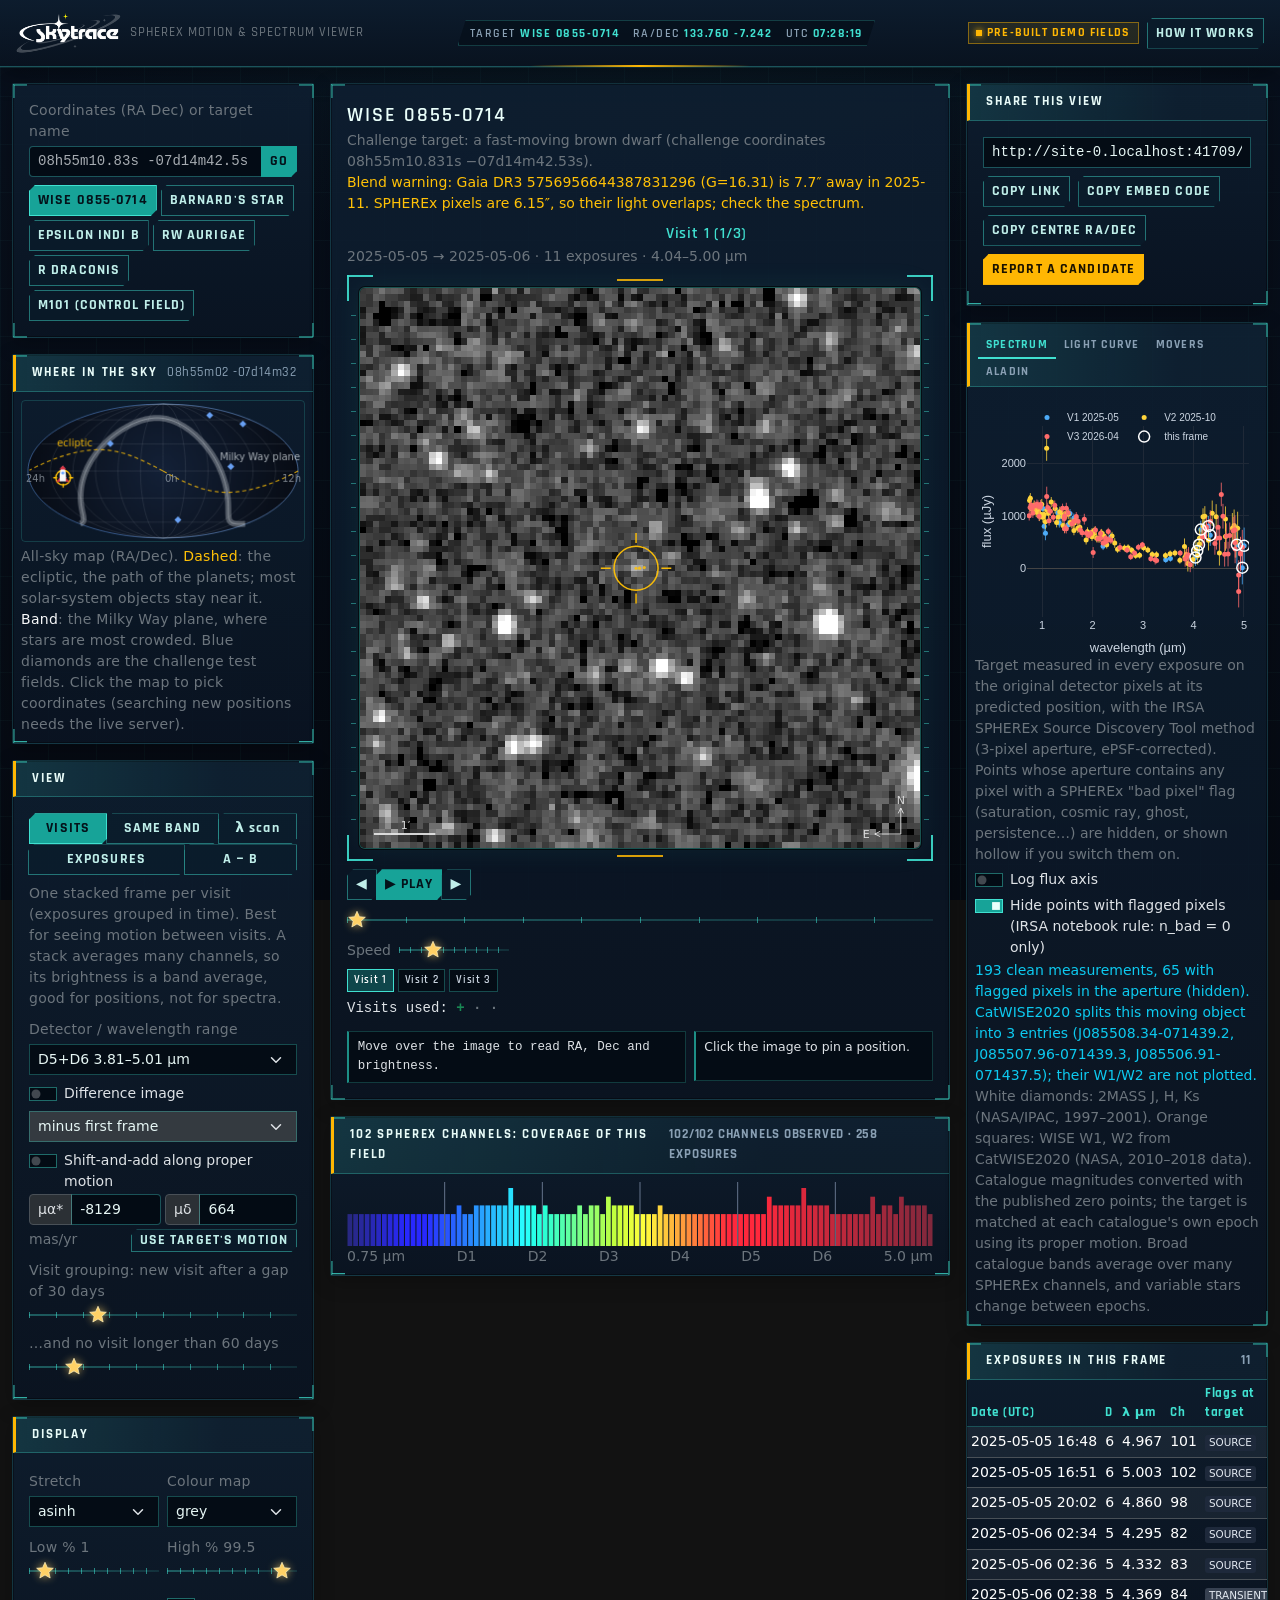
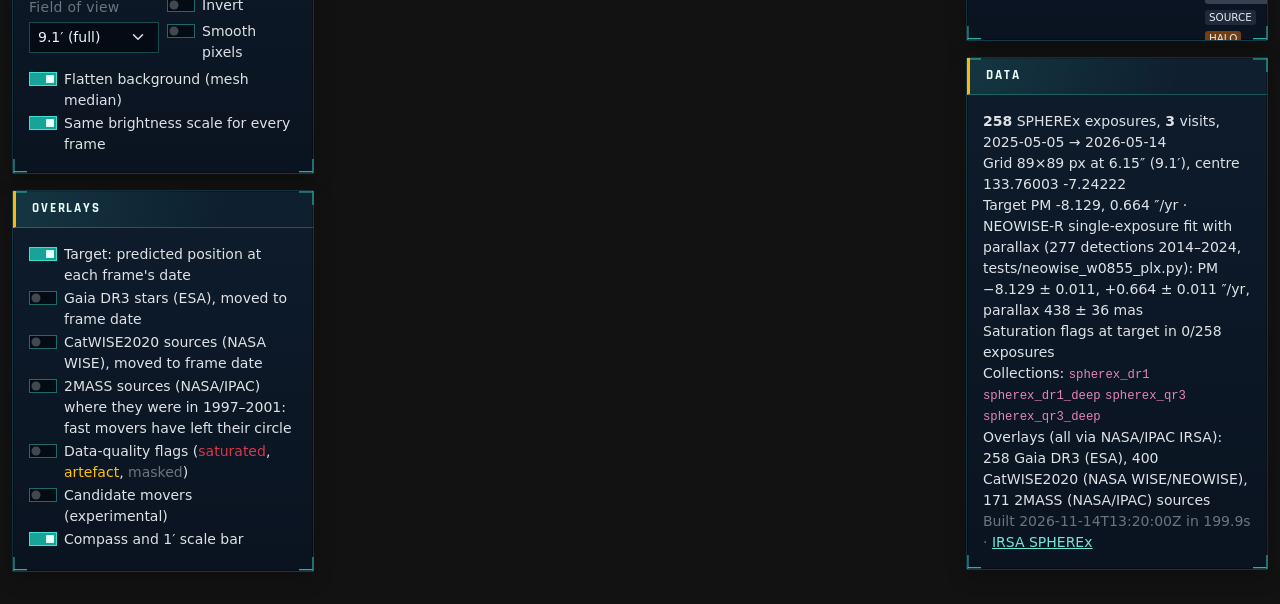
==== frontend/index.html @ 3991a575 "Skytrace: SPHEREx motion and spectrum viewer" ====
<!DOCTYPE html>
<html lang="en" data-bs-theme="dark">
<!-- Skytrace, team Skytrace, NASA Space Apps Challenge 2026 ("Planet X and SPHEREx"). Data: NASA SPHEREx via IRSA. -->
<head>
<meta charset="utf-8">
<meta name="viewport" content="width=device-width, initial-scale=1">
<title>Skytrace: SPHEREx motion and spectrum viewer</title>
<meta name="description" content="Blink SPHEREx infrared images of any patch of sky to find moving and changing objects, across all 102 spectral channels.">
<link rel="icon" href="assets/favicon.svg" type="image/svg+xml">
<link rel="stylesheet" href="vendor/bootstrap.min.css">
<link rel="stylesheet" href="style.css">
<link rel="stylesheet" href="hud.css">
</head>
<body>
<nav class="navbar border-bottom border-secondary-subtle px-3 py-2 st-nav">
  <div class="d-flex align-items-center gap-2">
    <img id="brandLogo" alt="Skytrace" height="50" class="d-none">
    <svg id="brandSvg" width="26" height="26" viewBox="0 0 26 26" aria-hidden="true"><circle cx="13" cy="13" r="11.5" fill="none" stroke="#6ea8fe" stroke-width="1.5"/><circle cx="8" cy="15" r="2" fill="#adb5bd"/><circle cx="13" cy="12" r="2" fill="#ced4da"/><circle cx="18" cy="9" r="2.4" fill="#ffc107"/><path d="M8 15 L18 9" stroke="#ffc107" stroke-dasharray="1.5 2" stroke-width="1"/></svg>
    <span class="navbar-brand mb-0 h1 fs-5">Skytrace</span>
    <span class="text-secondary small d-none d-md-inline">SPHEREx motion &amp; spectrum viewer</span>
  </div>
  <div class="hud-readout d-none d-lg-block" id="hudReadout" aria-live="off">Target <b id="hudTarget">—</b> &nbsp; RA/Dec <b id="hudCoord">—</b> &nbsp; UTC <b id="hudClock">--:--:--</b></div>
  <div class="d-flex align-items-center gap-2">
    <span id="modeBadge" class="badge text-bg-secondary">loading</span>
    <a id="liveLink" class="btn btn-sm btn-success d-none" target="_blank" rel="noopener">Open live site</a>
    <button class="btn btn-sm btn-outline-info" data-bs-toggle="modal" data-bs-target="#aboutModal">How it works</button>
  </div>
</nav>

<div class="container-fluid py-3">
  <div class="row g-3">
    <!-- ============ LEFT: controls ============ -->
    <aside class="col-xl-3 col-lg-4 st-side">
      <div class="card mb-3">
        <div class="card-body">
          <label for="coordInput" class="form-label small text-secondary mb-1">Coordinates (RA Dec) or target name</label>
          <div class="input-group input-group-sm">
            <input id="coordInput" class="form-control font-monospace" placeholder="08h55m10.83s -07d14m42.5s" autocomplete="off" spellcheck="false">
            <button id="goBtn" class="btn btn-primary">Go</button>
          </div>
          <div id="coordMsg" class="form-text small"></div>
          <div class="mt-2 d-flex flex-wrap gap-1" id="targetButtons"></div>
        </div>
      </div>

      <div class="card mb-3">
        <div class="card-header py-2 small fw-semibold d-flex justify-content-between"><span>Where in the sky</span><span class="text-secondary fw-normal hud-keepcase" id="skyHere"></span></div>
        <div class="card-body p-2">
          <canvas id="skyMap" class="w-100 d-block" role="img" aria-label="All-sky map in equatorial coordinates showing the current search position"></canvas>
          <div class="small text-secondary mt-1">All-sky map (RA/Dec). <span style="color:#ffc107">Dashed</span>: the ecliptic, the path of the planets; most solar-system objects stay near it. <span class="text-light">Band</span>: the Milky Way plane, where stars are most crowded. Blue diamonds are the challenge test fields. <span id="skyClickHint">Click the map to search there.</span></div>
        </div>
      </div>

      <div class="card mb-3">
        <div class="card-header py-2 small fw-semibold">View</div>
        <div class="card-body">
          <div class="btn-group btn-group-sm w-100 flex-wrap mb-2" role="group" id="modeGroup">
            <input type="radio" class="btn-check" name="mode" id="m-epoch" value="epoch"><label class="btn btn-outline-light" for="m-epoch" title="One stacked frame per sky visit">Visits</label>
            <input type="radio" class="btn-check" name="mode" id="m-band" value="band"><label class="btn btn-outline-light" for="m-band" title="Same wavelength channel, different visits">Same band</label>
            <input type="radio" class="btn-check" name="mode" id="m-scan" value="scan"><label class="btn btn-outline-light hud-keepcase" for="m-scan" title="Play through the 102 channels of one visit">λ scan</label>
            <input type="radio" class="btn-check" name="mode" id="m-exp" value="exp"><label class="btn btn-outline-light" for="m-exp" title="Every exposure in time order">Exposures</label>
            <input type="radio" class="btn-check" name="mode" id="m-custom" value="custom"><label class="btn btn-outline-light" for="m-custom" title="Add or subtract chosen visits">A − B</label>
          </div>
          <div id="modeHelp" class="small text-secondary mb-2"></div>

          <label class="form-label small text-secondary mb-1">Detector / wavelength range</label>
          <select id="detSel" class="form-select form-select-sm mb-2">
            <option value="all">All 6 detectors stacked (0.75–5.0 µm)</option>
            <option value="rgb">False colour: B=D1+D2, G=D3+D4, R=D5+D6</option>
            <option value="lw">D5+D6</option>
            <option value="sw">D1+D2+D3</option>
            <option value="1">D1 0.75–1.09 µm</option>
            <option value="2">D2 1.10–1.62 µm</option>
            <option value="3">D3 1.63–2.41 µm</option>
            <option value="4">D4 2.42–3.82 µm</option>
            <option value="5">D5</option>
            <option value="6">D6</option>
          </select>

          <div id="bandCtl" class="mb-2 d-none">
            <label class="form-label small text-secondary mb-1">Channel <span id="bandLabel" class="text-light"></span></label>
            <input type="range" class="form-range" id="bandRange" min="1" max="102" step="1">
            <label class="form-label small text-secondary mb-1">Channel tolerance ± <span id="tolLabel"></span></label>
            <input type="range" class="form-range" id="tolRange" min="0" max="8" step="1">
          </div>
          <div id="scanCtl" class="mb-2 d-none">
            <label class="form-label small text-secondary mb-1">Visit to scan</label>
            <select id="scanEpoch" class="form-select form-select-sm"></select>
          </div>
          <div id="customCtl" class="mb-2 d-none">
            <div class="small text-secondary mb-1">Tick visits for A (added) and B (subtracted). Leave B empty to just stack A.</div>
            <div id="customList" class="small"></div>
          </div>

          <div class="form-check form-switch small">
            <input class="form-check-input" type="checkbox" id="diffToggle">
            <label class="form-check-label" for="diffToggle">Difference image</label>
          </div>
          <select id="diffRef" class="form-select form-select-sm mt-1 mb-2" disabled>
            <option value="first">minus first frame</option>
            <option value="prev">minus previous frame</option>
            <option value="others">minus mean of all other frames</option>
          </select>

          <div class="form-check form-switch small mt-1">
            <input class="form-check-input" type="checkbox" id="saToggle">
            <label class="form-check-label" for="saToggle" title="As in WiseView: shift each exposure along a proper motion so an object moving that way stays still and builds up signal">Shift-and-add along proper motion</label>
          </div>
          <div class="row g-1 mb-2 align-items-center small">
            <div class="col-6"><div class="input-group input-group-sm"><span class="input-group-text">µα*</span><input id="saPmra" class="form-control" type="number" step="10"></div></div>
            <div class="col-6"><div class="input-group input-group-sm"><span class="input-group-text">µδ</span><input id="saPmdec" class="form-control" type="number" step="10"></div></div>
            <div class="col-12 d-flex justify-content-between"><span class="text-secondary">mas/yr</span><button class="btn btn-sm btn-outline-secondary py-0" id="saTarget" type="button" title="Use the target's catalogue proper motion">use target's motion</button></div>
          </div>
          <label class="form-label small text-secondary mb-1">Visit grouping: new visit after a gap of <span id="winLabel"></span> days</label>
          <input type="range" class="form-range" id="winRange" min="2" max="120" step="1">
          <label class="form-label small text-secondary mb-1">…and no visit longer than <span id="spanLabel"></span> days</label>
          <input type="range" class="form-range" id="spanRange" min="5" max="400" step="5">
        </div>
      </div>

      <div class="card mb-3">
        <div class="card-header py-2 small fw-semibold">Display</div>
        <div class="card-body">
          <div class="row g-2">
            <div class="col-6">
              <label class="form-label small text-secondary mb-1">Stretch</label>
              <select id="stretchSel" class="form-select form-select-sm">
                <option value="asinh">asinh</option><option value="linear">linear</option>
                <option value="sqrt">sqrt</option><option value="log">log</option>
              </select>
            </div>
            <div class="col-6">
              <label class="form-label small text-secondary mb-1">Colour map</label>
              <select id="cmapSel" class="form-select form-select-sm">
                <option value="gray">grey</option><option value="inferno">inferno</option>
                <option value="viridis">viridis</option><option value="div">blue-red (diff)</option>
              </select>
            </div>
            <div class="col-6">
              <label class="form-label small text-secondary mb-1">Low % <span id="loLabel"></span></label>
              <input type="range" class="form-range" id="loRange" min="0" max="20" step="0.5">
            </div>
            <div class="col-6">
              <label class="form-label small text-secondary mb-1">High % <span id="hiLabel"></span></label>
              <input type="range" class="form-range" id="hiRange" min="90" max="100" step="0.1">
            </div>
            <div class="col-6">
              <label class="form-label small text-secondary mb-1">Field of view</label>
              <select id="fovSel" class="form-select form-select-sm">
                <option value="9.1">9.1′ (full)</option><option value="6">6′</option>
                <option value="4">4′</option><option value="2.5">2.5′</option>
              </select>
            </div>
            <div class="col-6 d-flex flex-column justify-content-end">
              <div class="form-check form-switch small"><input class="form-check-input" type="checkbox" id="invToggle"><label class="form-check-label" for="invToggle">Invert</label></div>
              <div class="form-check form-switch small"><input class="form-check-input" type="checkbox" id="smoothToggle"><label class="form-check-label" for="smoothToggle">Smooth pixels</label></div>
            </div>
          </div>
          <div class="form-check form-switch small mt-1">
            <input class="form-check-input" type="checkbox" id="flatToggle" checked>
            <label class="form-check-label" for="flatToggle">Flatten background (mesh median)</label>
          </div>
          <div class="form-check form-switch small">
            <input class="form-check-input" type="checkbox" id="lockScale" checked>
            <label class="form-check-label" for="lockScale">Same brightness scale for every frame</label>
          </div>
        </div>
      </div>

      <div class="card mb-3">
        <div class="card-header py-2 small fw-semibold">Overlays</div>
        <div class="card-body small">
          <div class="form-check form-switch"><input class="form-check-input" type="checkbox" id="ovTarget" checked><label class="form-check-label" for="ovTarget">Target: predicted position at each frame's date</label></div>
          <div class="form-check form-switch"><input class="form-check-input" type="checkbox" id="ovGaia"><label class="form-check-label" for="ovGaia">Gaia DR3 stars (ESA), moved to frame date</label></div>
          <div class="form-check form-switch"><input class="form-check-input" type="checkbox" id="ovWise"><label class="form-check-label" for="ovWise">CatWISE2020 sources (NASA WISE), moved to frame date</label></div>
          <div class="form-check form-switch"><input class="form-check-input" type="checkbox" id="ovTmass"><label class="form-check-label" for="ovTmass">2MASS sources (NASA/IPAC) where they were in 1997–2001: fast movers have left their circle</label></div>
          <div class="form-check form-switch"><input class="form-check-input" type="checkbox" id="ovFlags"><label class="form-check-label" for="ovFlags">Data-quality flags (<span class="text-danger">saturated</span>, <span class="text-warning">artefact</span>, <span class="text-secondary">masked</span>)</label></div>
          <div class="form-check form-switch"><input class="form-check-input" type="checkbox" id="ovMovers"><label class="form-check-label" for="ovMovers">Candidate movers (experimental)</label></div>
          <div class="form-check form-switch"><input class="form-check-input" type="checkbox" id="ovCompass" checked><label class="form-check-label" for="ovCompass">Compass and 1′ scale bar</label></div>
        </div>
      </div>
    </aside>

    <!-- ============ CENTRE: viewer ============ -->
    <main class="col-xl-6 col-lg-8">
      <div class="card mb-3">
        <div class="card-body">
          <div class="d-flex justify-content-between align-items-start flex-wrap gap-2 mb-2">
            <div>
              <div class="fs-5 fw-semibold" id="fieldTitle">Loading…</div>
              <div class="small text-secondary" id="fieldNote"></div>
              <div class="small text-warning d-none" id="blendNote"></div>
            </div>
            <div class="text-end small">
              <div id="frameLabel" class="fw-semibold"></div>
              <div id="frameSub" class="text-secondary"></div>
            </div>
          </div>

<div class="hud-scope">
          <div class="st-viewer" id="viewerWrap">
            <canvas id="imgCanvas"></canvas>
            <canvas id="ovCanvas"></canvas>
            <div id="loadingVeil" class="st-veil"><canvas id="veilSky" class="st-veilsky" aria-hidden="true"></canvas><div class="d-flex align-items-center gap-2 mt-2"><div class="spinner-border spinner-border-sm text-info" role="status"></div><div id="loadingText" class="small" role="status" aria-live="polite">Loading SPHEREx data…</div></div></div>
          </div>
          </div>

          <div class="d-flex align-items-center gap-2 mt-2 flex-wrap">
            <div class="btn-group btn-group-sm">
              <button class="btn btn-outline-light" id="prevBtn" title="Previous frame (←)">◀</button>
              <button class="btn btn-info" id="playBtn" title="Play / pause (space)">▶ Play</button>
              <button class="btn btn-outline-light" id="nextBtn" title="Next frame (→)">▶</button>
            </div>
            <input type="range" class="form-range flex-grow-1" id="frameRange" min="0" max="0" step="1" style="min-width:120px">
            <label class="small text-secondary">Speed</label>
            <input type="range" class="form-range" id="speedRange" min="80" max="2000" step="20" style="width:110px" title="milliseconds per frame">
          </div>
          <div id="filmstrip" class="st-filmstrip mt-2"></div>
          <div id="epochLegend" class="small font-monospace mt-1"></div>

          <div class="row g-2 mt-1 small">
            <div class="col-md-7">
              <div class="st-readout font-monospace" id="hoverReadout">Move over the image to read RA, Dec and brightness.</div>
            </div>
            <div class="col-md-5">
              <div class="st-readout" id="pinBox">Click the image to pin a position.</div>
            </div>
          </div>
        </div>
      </div>

      <div class="card mb-3">
        <div class="card-header py-2 small fw-semibold d-flex justify-content-between">
          <span>102 SPHEREx channels: coverage of this field</span>
          <span class="text-secondary" id="bandStripInfo"></span>
        </div>
        <div class="card-body py-2">
          <canvas id="bandStrip" class="w-100" height="64"></canvas>
          <div class="d-flex justify-content-between small text-secondary"><span>0.75 µm</span><span>D1</span><span>D2</span><span>D3</span><span>D4</span><span>D5</span><span>D6</span><span>5.0 µm</span></div>
        </div>
      </div>
    </main>

    <!-- ============ RIGHT: science panels ============ -->
    <section class="col-xl-3 col-lg-12">
      <div class="card mb-3">
        <div class="card-header py-2 small fw-semibold">Share this view</div>
        <div class="card-body">
          <input id="shareUrl" class="form-control form-control-sm font-monospace mb-2" readonly>
          <div class="d-flex gap-2 flex-wrap">
            <button class="btn btn-sm btn-outline-info" id="copyLinkBtn">Copy link</button>
            <button class="btn btn-sm btn-outline-info" id="copyEmbedBtn">Copy embed code</button>
            <button class="btn btn-sm btn-outline-secondary" id="copyCoordBtn">Copy centre RA/Dec</button>
            <button class="btn btn-sm btn-warning" id="reportBtn" data-bs-toggle="modal" data-bs-target="#reportModal">Report a candidate</button>
          </div>
          <div id="shareMsg" class="form-text small"></div>
        </div>
      </div>

      <div class="card mb-3">
        <div class="card-header py-2 small fw-semibold">
          <ul class="nav nav-tabs card-header-tabs" role="tablist">
            <li class="nav-item"><button class="nav-link active py-1 px-2" data-bs-toggle="tab" data-bs-target="#tabSpec" type="button">Spectrum</button></li>
            <li class="nav-item"><button class="nav-link py-1 px-2" data-bs-toggle="tab" data-bs-target="#tabLc" type="button">Light curve</button></li>
            <li class="nav-item"><button class="nav-link py-1 px-2" data-bs-toggle="tab" data-bs-target="#tabMovers" type="button">Movers</button></li>
            <li class="nav-item"><button class="nav-link py-1 px-2" data-bs-toggle="tab" data-bs-target="#tabAladin" type="button">Aladin</button></li>
          </ul>
        </div>
        <div class="card-body tab-content p-2">
          <div class="tab-pane fade show active" id="tabSpec">
            <div id="specPlot" class="st-plot"></div>
            <div class="small text-secondary">Target measured in every exposure on the original detector pixels at its predicted position, with the IRSA SPHEREx Source Discovery Tool method (3-pixel aperture, ePSF-corrected). Points whose aperture contains any pixel with a SPHEREx "bad pixel" flag (saturation, cosmic ray, ghost, persistence…) are hidden, or shown hollow if you switch them on.</div>
            <div class="form-check form-switch small mt-1"><input class="form-check-input" type="checkbox" id="specLog"><label class="form-check-label" for="specLog">Log flux axis</label></div>
            <div class="form-check form-switch small"><input class="form-check-input" type="checkbox" id="specClean" checked><label class="form-check-label" for="specClean">Hide points with flagged pixels (IRSA notebook rule: n_bad = 0 only)</label></div>
            <div class="small text-info" id="specNote"></div>
            <div class="small text-secondary">White diamonds: 2MASS J, H, Ks (NASA/IPAC, 1997–2001). Orange squares: WISE W1, W2 from CatWISE2020 (NASA, 2010–2018 data). Catalogue magnitudes converted with the published zero points; the target is matched at each catalogue's own epoch using its proper motion. Broad catalogue bands average over many SPHEREx channels, and variable stars change between epochs.</div>
          </div>
          <div class="tab-pane fade" id="tabLc">
            <div id="lcPlot" class="st-plot"></div>
            <div class="small text-secondary">Brightness change over time with the spectrum taken out: each clean measurement is divided by the median of all measurements of this target in the same SPHEREx channel. A steady star sits on 1; a variable star (e.g. R Draconis, RW Aurigae) moves away from 1. Coloured by detector.</div>
          </div>
          <div class="tab-pane fade" id="tabMovers">
            <div class="small text-secondary mb-1">Dipoles (bright then dark) in the difference between the first and last visit, ≥6σ, saturated pixels ignored. Experimental: verify by eye.</div>
            <div id="moverList" class="small"></div>
          </div>
          <div class="tab-pane fade" id="tabAladin">
            <select id="aladinSurvey" class="form-select form-select-sm mb-1" aria-label="Aladin background survey">
              <option value="spherex" selected>SPHEREx DR1 all-sky HiPS cube (IRSA, 102 slices)</option>
              <option value="allwise">AllWISE colour (CDS)</option>
              <option value="twomass">2MASS colour (CDS)</option>
              <option value="dss">DSS2 colour (CDS)</option>
            </select>
            <div id="aladinDiv" style="width:100%;height:300px"></div>
            <div id="aladinMsg" class="small text-secondary"></div>
            <div class="small text-secondary">Interactive sky atlas: <a href="https://aladin.cds.unistra.fr/AladinLite/" target="_blank" rel="noopener">Aladin Lite</a> by CDS, Strasbourg.</div>
          </div>
        </div>
      </div>

      <div class="card mb-3">
        <div class="card-header py-2 small fw-semibold d-flex justify-content-between"><span>Exposures in this frame</span><span id="expCount" class="text-secondary"></span></div>
        <div class="card-body p-0 st-table-wrap">
          <table class="table table-sm table-striped small mb-0">
            <thead><tr><th>Date (UTC)</th><th>D</th><th>λ µm</th><th>Ch</th><th>Flags at target</th><th></th></tr></thead>
            <tbody id="expTable"></tbody>
          </table>
        </div>
      </div>

      <div class="card mb-3">
        <div class="card-header py-2 small fw-semibold">Data</div>
        <div class="card-body small" id="provenance"></div>
      </div>
    </section>
  </div>
</div>

<!-- About modal -->
<div class="modal fade" id="reportModal" tabindex="-1" aria-labelledby="reportTitle" aria-hidden="true">
  <div class="modal-dialog modal-lg modal-dialog-scrollable"><div class="modal-content">
    <div class="modal-header"><h5 class="modal-title" id="reportTitle">Report a candidate</h5><button type="button" class="btn-close" data-bs-dismiss="modal" aria-label="Close"></button></div>
    <div class="modal-body">
      <p class="small text-secondary mb-2">Skytrace writes up what you are looking at: the link to this exact view, your pinned position, the nearest catalogued stars, and the SPHEREx exposures in the frame. Add your notes, then copy or download it to share with a teammate, a teacher, or a citizen-science community such as <a href="https://www.backyardworlds.org/" target="_blank" rel="noopener">Backyard Worlds: Planet 9</a>.</p>
      <div class="small mb-2"><b>Before you report, check:</b>
        <ul class="mb-0">
          <li>It shows in <b>two or more visits</b> (step through the frames), not just one.</li>
          <li>The pinned pixel is <b>not flagged</b> as saturated, masked or an artefact (shown in the report).</li>
          <li>It is <b>not a known star</b>: the report lists the nearest Gaia DR3 and CatWISE2020 sources and their known motion.</li>
          <li>For a moving dot, try <b>Shift-and-add</b> with its motion: a real mover becomes sharper.</li>
        </ul></div>
      <label for="reportNotes" class="form-label small mb-1">Your notes</label>
      <textarea id="reportNotes" class="form-control form-control-sm mb-2" rows="2" placeholder="What did you see? In which frames?"></textarea>
      <label for="reportText" class="form-label small mb-1">Report</label>
      <textarea id="reportText" class="form-control form-control-sm font-monospace" rows="14" spellcheck="false"></textarea>
      <div id="reportMsg" class="form-text small"></div>
    </div>
    <div class="modal-footer"><button class="btn btn-sm btn-outline-info" id="reportCopy">Copy report</button><button class="btn btn-sm btn-info" id="reportDownload">Download .txt</button></div>
  </div></div>
</div>

<div class="modal fade" id="aboutModal" tabindex="-1" aria-hidden="true">
  <div class="modal-dialog modal-lg modal-dialog-scrollable"><div class="modal-content">
    <div class="modal-header"><img src="assets/logo.png" srcset="assets/logo@2x.png 2x" alt="" height="44" class="me-3"><h5 class="modal-title">How Skytrace works</h5><button type="button" class="btn-close" data-bs-dismiss="modal" aria-label="Close"></button></div>
    <div class="modal-body small">
      <p><b>The data.</b> SPHEREx maps the whole sky every six months in 102 near-infrared bands (challenge statement). Skytrace finds every SPHEREx spectral image covering your position with IRSA's SIA2 service, searching both <code>spherex_dr1</code> and <code>spherex_qr3</code> as the <a href="https://caltech-ipac.github.io/spherex-archive-documentation/spherex-data-access/" target="_blank" rel="noopener">SPHEREx archive guide</a> recommends. It reads only the needed pixels of each file from IRSA's AWS copy, using the file's <code>cloud_access</code> entry. It then subtracts the mission's zodiacal-light model (ZODI extension) and removes pixels flagged bad in the FLAGS extension. Finally it resamples every exposure onto one north-up grid with SPHEREx's 6.15″ pixel scale.</p>
      <p><b>Why "visits".</b> Each SPHEREx detector sees a different wavelength across its surface (WCS-WAVE extension), so every exposure sees a star at a different colour; see the <a href="https://caltech-ipac.github.io/irsa-tutorials/spherex-intro" target="_blank" rel="noopener">IRSA introduction notebook</a>. A raw time-ordered movie therefore flickers because of colour, not motion. Skytrace stacks exposures by visit (clusters in time), stacks each detector separately and averages the detectors with equal weight, and offers same-channel comparisons.</p>
      <p><b>The 102 channels.</b> Channel numbers, wavelength ranges and resolving powers come from the official SPHEREx DR1 <code>SPECTRAL_CHANNELS</code> table of the DR1 all-sky cube used in the <a href="https://caltech-ipac.github.io/irsa-tutorials/spherex-hipscube" target="_blank" rel="noopener">IRSA HiPS notebook</a>. Each exposure's channel is read from SPHEREx's official per-pixel channel map (<code>spectral_channels</code> calibration product) at the target's detector pixel; the exact wavelength there comes from the WCS-WAVE extension. Pixels the map leaves outside all 17 channels of a detector are shown in the spectrum at their measured wavelength but are not given a channel number.</p>
      <p><b>Motion and distance.</b> The target's predicted position in every exposure includes its proper motion and its annual parallax (the shift caused by Earth orbiting the Sun), computed from Earth's position on that date. Gaia stars in the overlay are moved the same way. Parallaxes come from Gaia DR3; for WISE 0855, which Gaia cannot see, Skytrace measured it from 277 NEOWISE detections: 438 ± 36 mas (a distance of 2.3 pc), consistent with the published 438.9 ± 3.0 mas.</p>
      <p><b>Spectrum and light curve.</b> The target is measured in every exposure on the original detector pixels, with the same method as IRSA's <a href="https://caltech-ipac.github.io/irsa-tutorials/" target="_blank" rel="noopener">SPHEREx Source Discovery Tool</a> tutorial: each pixel is converted from MJy/sr to µJy with SPHEREx's official solid-angle pixel map, then a 3-pixel-radius aperture (photutils, sub-pixel sampling) minus the sigma-clipped median of a 7–16 pixel annulus; the error comes from the VARIANCE extension. Our one added step: dividing by the fraction of light inside the aperture, measured from SPHEREx's own ePSFs (98.6–99.6%). Our code reproduces the tutorial's functions to better than one part in 100,000 on the same pixels.</p>
      <p><b>Overlays and other missions.</b> Gaia DR3 (ESA), CatWISE2020 (NASA WISE/NEOWISE) and 2MASS (NASA/IPAC) catalogues, all via IRSA. The spectrum also shows the target's 2MASS J/H/Ks and WISE W1/W2 brightness, matched at each catalogue's own date using the target's motion; for ordinary stars they agree with SPHEREx to within a few percent. Gaia stars and the target are moved to each frame's date using their catalogue proper motions. WISE 0855 is not in Gaia; its motion was fitted to NEOWISE single-exposure detections (NASA). Flags show SPHEREx's own saturation (OVERFLOW, NONLINEAR), artefact (GHOST, HALO, BLOOM, STREAK, CROSSTALK) and masked pixels.</p>
      <p><b>From WiseView.</b> Skytrace borrows WiseView's ideas (<a href="https://github.com/backyardworlds/wiseview" target="_blank" rel="noopener">source</a>): blinking time windows, difference images, the epoch legend (+ added, − subtracted, · unused) and shift-and-add along a chosen proper motion.</p>
      <p><b>Sky map, Aladin and reports.</b> The "Where in the sky" map is a Mollweide projection of RA/Dec with the ecliptic and the Milky Way plane computed from standard J2000 constants; the little rocket only shows where you are going. The Aladin tab uses <a href="https://aladin.cds.unistra.fr/AladinLite/" target="_blank" rel="noopener">Aladin Lite</a> (CDS) on IRSA's SPHEREx DR1 all-sky HiPS cube, which combines all epochs, so motion is seen in the main viewer, not there. "Report a candidate" writes up the current view from data already on screen.</p>
      <p><b>Limits.</b> Barnard's Star and R Draconis saturate SPHEREx, so their photometry is withheld (their images and motion are still shown). Motions are small compared with the 6.15″ pixels: Barnard's Star moves about 1.7 pixels per year, and parallax shifts are at most 0.09 pixel. Stacked frames average many channels, so they show positions, not spectra. In single-channel views the wavelength is exact at the target and drifts by up to half a channel at the corners of the full 9.1′ view. Displayed images are resampled bilinearly (measurements are not: they use the original pixels). The mover finder is experimental. For science-grade fluxes use IRSA's SPHEREx Spectrophotometry Tool.</p>
      <p class="mb-0"><b>Credits.</b> Team Skytrace, 2026 NASA Space Apps Challenge "Planet X and SPHEREx". Data: NASA/IPAC Infrared Science Archive (SPHEREx, WISE/NEOWISE, Gaia DR3 mirror).</p>
    </div>
  </div></div>
</div>

<script src="vendor/bootstrap.bundle.min.js"></script>
<script src="vendor/plotly.min.js" charset="utf-8"></script>
<script src="config.js"></script>
<script src="journey.js"></script>
<script src="sky_aladin.js"></script>
<script src="app.js"></script>
</body>
</html>
---- frontend/style.css ----
/* Skytrace styles (Bootstrap 5 dark theme + a few custom pieces) */
body { background: #0b0f17; }
.st-nav { background: #0d1320; }
.card { background: #111827; border-color: #1f2937; }
.card-header { background: #0f172a; border-color: #1f2937; }
.st-viewer { position: relative; width: 100%; max-width: 640px; margin: 0 auto; aspect-ratio: 1 / 1; background: #05070b; border: 1px solid #1f2937; border-radius: .375rem; overflow: hidden; }
.st-viewer canvas { position: absolute; inset: 0; width: 100%; height: 100%; }
#imgCanvas { image-rendering: pixelated; }
#imgCanvas.smooth { image-rendering: auto; }
#ovCanvas { cursor: crosshair; }
.st-veil { position: absolute; inset: 0; display: flex; flex-direction: column; align-items: center; justify-content: center; background: rgba(5, 7, 11, .82); z-index: 5; text-align: center; padding: 1rem; }
.st-veil.d-none { display: none !important; }
.st-readout { background: #0b1220; border: 1px solid #1f2937; border-radius: .375rem; padding: .4rem .55rem; min-height: 3.1rem; font-size: .78rem; }
.st-filmstrip { display: flex; gap: 4px; overflow-x: auto; padding-bottom: 2px; }
.st-filmstrip button { flex: 0 0 auto; border: 1px solid #334155; background: #0b1220; color: #cbd5e1; font-size: .7rem; padding: 2px 6px; border-radius: 4px; white-space: nowrap; }
.st-filmstrip button.active { border-color: #0dcaf0; color: #fff; background: #0e3a47; }
.st-plot { width: 100%; height: 260px; }
.st-table-wrap { max-height: 260px; overflow-y: auto; }
#bandStrip { cursor: pointer; display: block; height: 64px; }
.st-side .form-range { height: 1.1rem; }
.st-flagpill { display: inline-block; font-size: .65rem; padding: 0 4px; border-radius: 3px; margin: 0 2px 2px 0; background: #1e293b; color: #e2e8f0; }
.st-flagpill.sat { background: #7f1d1d; } .st-flagpill.art { background: #713f12; } .st-flagpill.bad { background: #374151; }
.mover-row { cursor: pointer; } .mover-row:hover { background: #1e293b; }
body.embed .st-side, body.embed section.col-xl-3, body.embed .st-nav { display: none !important; }
body.embed main { flex: 0 0 100%; max-width: 100%; }
.st-veilsky { position: static !important; width: min(92%, 520px) !important; height: auto; display: block; }
#skyMap { border-radius: .25rem; }
@media (prefers-reduced-motion: reduce) { .spinner-border { animation-duration: 3s; } }
body.embed .st-veilsky { width: 70% !important; }
---- frontend/hud.css ----
/* Skytrace console theme: a starship-bridge look for the panels, controls and frames around the sky viewer.
   The sky image canvas itself is never covered: all decoration sits in borders, headers and margins.
   Font: Rajdhani (Indian Type Foundry, SIL Open Font License 1.1, vendor/fonts/RAJDHANI-OFL.txt). */
@font-face { font-family: "Rajdhani"; font-weight: 500; font-display: swap; src: url("vendor/fonts/rajdhani-latin-500-normal.woff2") format("woff2"); }
@font-face { font-family: "Rajdhani"; font-weight: 600; font-display: swap; src: url("vendor/fonts/rajdhani-latin-600-normal.woff2") format("woff2"); }
@font-face { font-family: "Rajdhani"; font-weight: 700; font-display: swap; src: url("vendor/fonts/rajdhani-latin-700-normal.woff2") format("woff2"); }

:root {
  --hud-bg: #070b14;
  --hud-panel: rgba(10, 20, 34, .92);
  --hud-panel-2: rgba(14, 30, 48, .9);
  --hud-line: rgba(64, 224, 208, .28);
  --hud-cyan: #40e0d0;
  --hud-cyan-dim: #1d8f86;
  --hud-amber: #ffb703;
  --hud-text: #d7e3ee;
  --hud-muted: #8aa0b4;
  --hud-font: "Rajdhani", "Segoe UI", system-ui, sans-serif;
  --bs-body-bg: var(--hud-bg);
  --bs-link-color: #6fe7dd; --bs-link-color-rgb: 111, 231, 221; --bs-link-hover-color: #a8f3ec;
}

/* ---------- ship hull background: deep space blue with a faint panel grid ---------- */
body {
  background:
    radial-gradient(1200px 600px at 50% -10%, rgba(64, 224, 208, .07), transparent 60%),
    linear-gradient(rgba(64, 224, 208, .035) 1px, transparent 1px) 0 0 / 48px 48px,
    linear-gradient(90deg, rgba(64, 224, 208, .035) 1px, transparent 1px) 0 0 / 48px 48px,
    linear-gradient(180deg, #08101d 0%, #060a12 100%);
  background-attachment: fixed;
  color: var(--hud-text);
}

/* ---------- command bar ---------- */
.st-nav {
  background: linear-gradient(180deg, rgba(13, 28, 46, .97), rgba(9, 18, 31, .97)) !important;
  border-bottom: 1px solid var(--hud-line) !important;
  box-shadow: 0 1px 0 rgba(64, 224, 208, .12), 0 8px 24px rgba(0, 0, 0, .35);
  position: relative;
}
.st-nav::after {               /* amber accent strip under the bar */
  content: ""; position: absolute; left: 50%; bottom: -1px; width: 220px; height: 2px; transform: translateX(-50%);
  background: linear-gradient(90deg, transparent, var(--hud-amber), transparent);
}
.st-nav .navbar-brand { font-family: var(--hud-font); font-weight: 700; letter-spacing: .14em; text-transform: uppercase; color: #eafffb; }
.st-nav .text-secondary { font-family: var(--hud-font); letter-spacing: .08em; text-transform: uppercase; font-size: .8rem; }
.hud-readout {
  font-family: var(--hud-font); font-weight: 600; letter-spacing: .12em; text-transform: uppercase; font-size: .78rem;
  color: var(--hud-muted); border: 1px solid var(--hud-line); padding: .15rem .7rem; background: rgba(4, 12, 22, .6);
  clip-path: polygon(8px 0, 100% 0, calc(100% - 8px) 100%, 0 100%); white-space: nowrap;
}
.hud-readout b { color: var(--hud-cyan); font-weight: 700; }

/* ---------- console panels (cards) ---------- */
.card {
  --hud-c: rgba(64, 224, 208, .75);
  background:
    linear-gradient(var(--hud-c), var(--hud-c)) top left / 14px 1.5px no-repeat,
    linear-gradient(var(--hud-c), var(--hud-c)) top left / 1.5px 14px no-repeat,
    linear-gradient(var(--hud-c), var(--hud-c)) top right / 14px 1.5px no-repeat,
    linear-gradient(var(--hud-c), var(--hud-c)) top right / 1.5px 14px no-repeat,
    linear-gradient(var(--hud-c), var(--hud-c)) bottom left / 14px 1.5px no-repeat,
    linear-gradient(var(--hud-c), var(--hud-c)) bottom left / 1.5px 14px no-repeat,
    linear-gradient(var(--hud-c), var(--hud-c)) bottom right / 14px 1.5px no-repeat,
    linear-gradient(var(--hud-c), var(--hud-c)) bottom right / 1.5px 14px no-repeat,
    linear-gradient(180deg, var(--hud-panel-2), var(--hud-panel));
  border: 1px solid rgba(64, 224, 208, .14);
  border-radius: 2px;
  box-shadow: inset 0 0 0 1px rgba(0, 0, 0, .35), 0 6px 20px rgba(0, 0, 0, .25);
}
.card-header {
  background: linear-gradient(90deg, rgba(64, 224, 208, .13), rgba(64, 224, 208, .02) 70%) !important;
  border-bottom: 1px solid var(--hud-line) !important;
  border-left: 3px solid var(--hud-amber);
  border-radius: 0 !important;
  font-family: var(--hud-font); font-weight: 700 !important; letter-spacing: .14em; text-transform: uppercase;
  font-size: .82rem !important; color: #e8fbf8;
}
.card-header .text-secondary { color: var(--hud-muted) !important; letter-spacing: .06em; }
.card-body .form-label, .st-side label.small, .st-side .small.text-secondary:not(.form-text) { letter-spacing: .02em; }

/* tabs inside panel headers */
.card-header-tabs .nav-link {
  font-family: var(--hud-font); font-weight: 700; letter-spacing: .1em; text-transform: uppercase; font-size: .78rem;
  color: var(--hud-muted); border: 0 !important; border-bottom: 2px solid transparent !important; background: transparent !important;
}
.card-header-tabs .nav-link:hover { color: #e8fbf8; }
.card-header-tabs .nav-link.active { color: var(--hud-cyan); border-bottom-color: var(--hud-cyan) !important; }

/* ---------- buttons: angled console keys ---------- */
.btn {
  font-family: var(--hud-font); font-weight: 700; letter-spacing: .08em; text-transform: uppercase;
  border-radius: 0 !important;
  clip-path: polygon(6px 0, 100% 0, 100% calc(100% - 6px), calc(100% - 6px) 100%, 0 100%, 0 6px);
}
.btn-close { clip-path: none; }
.btn-primary, .btn-info {
  --bs-btn-bg: #17a398; --bs-btn-border-color: #17a398; --bs-btn-color: #04121a;
  --bs-btn-hover-bg: #40e0d0; --bs-btn-hover-border-color: #40e0d0; --bs-btn-hover-color: #04121a;
  --bs-btn-active-bg: #40e0d0; --bs-btn-active-border-color: #40e0d0; --bs-btn-active-color: #04121a;
}
.btn-outline-info, .btn-outline-light, .btn-outline-secondary {
  --bs-btn-color: #bfeee9; --bs-btn-border-color: rgba(64, 224, 208, .45); --bs-btn-bg: rgba(10, 30, 44, .55);
  --bs-btn-hover-bg: rgba(64, 224, 208, .18); --bs-btn-hover-border-color: var(--hud-cyan); --bs-btn-hover-color: #fff;
  --bs-btn-active-bg: #17a398; --bs-btn-active-border-color: #40e0d0; --bs-btn-active-color: #04121a;
}
.btn-check:checked + .btn, .btn.active { background: #17a398 !important; border-color: #40e0d0 !important; color: #04121a !important; }
.btn-warning { --bs-btn-bg: var(--hud-amber); --bs-btn-border-color: var(--hud-amber); --bs-btn-color: #1a1200; --bs-btn-hover-bg: #ffc93c; --bs-btn-hover-border-color: #ffc93c; }
.btn-success { --bs-btn-bg: #2fb67c; --bs-btn-border-color: #2fb67c; }

/* ---------- inputs ---------- */
.form-control, .form-select {
  background-color: rgba(3, 10, 18, .85); border-color: rgba(64, 224, 208, .3); border-radius: 0; color: #e6f6f4;
}
.form-control:focus, .form-select:focus { border-color: var(--hud-cyan); box-shadow: 0 0 0 .15rem rgba(64, 224, 208, .2); background-color: rgba(3, 10, 18, .95); color: #fff; }
.input-group .btn { clip-path: polygon(0 0, 100% 0, 100% calc(100% - 6px), calc(100% - 6px) 100%, 0 100%); }

/* switches: square console toggles */
.form-switch .form-check-input {
  border-radius: 0; background-color: rgba(3, 10, 18, .9); border-color: rgba(64, 224, 208, .45);
  --bs-form-switch-bg: url("data:image/svg+xml,%3csvg xmlns='http://www.w3.org/2000/svg' viewBox='-4 -4 8 8'%3e%3crect x='-2.6' y='-2.6' width='5.2' height='5.2' fill='%238aa0b4'/%3e%3c/svg%3e");
}
.form-switch .form-check-input:checked {
  background-color: #17a398; border-color: var(--hud-cyan);
  --bs-form-switch-bg: url("data:image/svg+xml,%3csvg xmlns='http://www.w3.org/2000/svg' viewBox='-4 -4 8 8'%3e%3crect x='-2.6' y='-2.6' width='5.2' height='5.2' fill='%23eafffb'/%3e%3c/svg%3e");
}
.form-check-input:focus { box-shadow: 0 0 0 .15rem rgba(64, 224, 208, .25); }

/* ---------- sliders: tick-marked scale with a star knob ---------- */
.form-range { height: 1.4rem; }
.form-range::-webkit-slider-runnable-track {
  height: 6px; border-radius: 0; background:
    repeating-linear-gradient(90deg, rgba(64, 224, 208, .55) 0 1px, transparent 1px 10%) center / 100% 6px no-repeat,
    linear-gradient(90deg, rgba(64, 224, 208, .35), rgba(64, 224, 208, .12)) center / 100% 2px no-repeat;
}
.form-range::-moz-range-track {
  height: 6px; border-radius: 0; background:
    repeating-linear-gradient(90deg, rgba(64, 224, 208, .55) 0 1px, transparent 1px 10%) center / 100% 6px no-repeat,
    linear-gradient(90deg, rgba(64, 224, 208, .35), rgba(64, 224, 208, .12)) center / 100% 2px no-repeat;
}
.form-range::-webkit-slider-thumb {
  -webkit-appearance: none; appearance: none; width: 20px; height: 20px; margin-top: -7px; border: 0; border-radius: 0;
  background: url("data:image/svg+xml,%3csvg xmlns='http://www.w3.org/2000/svg' viewBox='0 0 24 24'%3e%3cpath d='M12 1.5l2.9 6.6 7.1.6-5.4 4.7 1.6 7-6.2-3.7-6.2 3.7 1.6-7L2 8.7l7.1-.6z' fill='%23ffd166' stroke='%23fff3c4' stroke-width='.8'/%3e%3c/svg%3e") center / contain no-repeat;
  filter: drop-shadow(0 0 4px rgba(255, 209, 102, .75)); transition: transform .12s;
}
.form-range::-moz-range-thumb {
  width: 20px; height: 20px; border: 0; border-radius: 0; background-color: transparent;
  background: url("data:image/svg+xml,%3csvg xmlns='http://www.w3.org/2000/svg' viewBox='0 0 24 24'%3e%3cpath d='M12 1.5l2.9 6.6 7.1.6-5.4 4.7 1.6 7-6.2-3.7-6.2 3.7 1.6-7L2 8.7l7.1-.6z' fill='%23ffd166' stroke='%23fff3c4' stroke-width='.8'/%3e%3c/svg%3e") center / contain no-repeat;
  filter: drop-shadow(0 0 4px rgba(255, 209, 102, .75));
}
.form-range:hover::-webkit-slider-thumb, .form-range:focus::-webkit-slider-thumb { transform: scale(1.18) rotate(18deg); }
.form-range:focus { box-shadow: none; }
.form-range:focus::-webkit-slider-thumb { box-shadow: none; filter: drop-shadow(0 0 7px rgba(255, 209, 102, 1)); }

/* ---------- the viewer bay: frame OUTSIDE the sky image ---------- */
.hud-scope {
  --b: rgba(64, 224, 208, .9);
  position: relative; max-width: 664px; margin: 0 auto; padding: 12px;
  background:
    linear-gradient(var(--b), var(--b)) top left / 26px 2px no-repeat,
    linear-gradient(var(--b), var(--b)) top left / 2px 26px no-repeat,
    linear-gradient(var(--b), var(--b)) top right / 26px 2px no-repeat,
    linear-gradient(var(--b), var(--b)) top right / 2px 26px no-repeat,
    linear-gradient(var(--b), var(--b)) bottom left / 26px 2px no-repeat,
    linear-gradient(var(--b), var(--b)) bottom left / 2px 26px no-repeat,
    linear-gradient(var(--b), var(--b)) bottom right / 26px 2px no-repeat,
    linear-gradient(var(--b), var(--b)) bottom right / 2px 26px no-repeat,
    /* side scales (in the 12 px margin only) */
    repeating-linear-gradient(180deg, rgba(64, 224, 208, .45) 0 1px, transparent 1px 24px) left 4px top 40px / 5px calc(100% - 80px) no-repeat,
    repeating-linear-gradient(180deg, rgba(64, 224, 208, .45) 0 1px, transparent 1px 24px) right 4px top 40px / 5px calc(100% - 80px) no-repeat;
}
.hud-scope .st-viewer { border-color: rgba(64, 224, 208, .35); box-shadow: 0 0 0 1px rgba(0, 0, 0, .6), 0 0 30px rgba(64, 224, 208, .08); }
.hud-scope::before, .hud-scope::after {   /* small amber markers on the top and bottom edge, outside the image */
  content: ""; position: absolute; left: 50%; width: 46px; height: 2px; transform: translateX(-50%); background: var(--hud-amber); opacity: .85;
}
.hud-scope::before { top: 4px; } .hud-scope::after { bottom: 4px; }

#fieldTitle { font-family: var(--hud-font); font-weight: 700; letter-spacing: .1em; text-transform: uppercase; color: #eafffb; }
#frameLabel { font-family: var(--hud-font); font-size: 1.02rem; letter-spacing: .05em; color: var(--hud-cyan); }

/* readouts and strips */
.st-readout { background: rgba(3, 10, 18, .8); border: 1px solid rgba(64, 224, 208, .22); border-left: 2px solid var(--hud-cyan-dim); border-radius: 0; }
.st-filmstrip button { border-radius: 0; border-color: rgba(64, 224, 208, .3); background: rgba(3, 10, 18, .8); font-family: var(--hud-font); font-weight: 600; letter-spacing: .06em; }
.st-filmstrip button.active { border-color: var(--hud-cyan); background: rgba(23, 163, 152, .35); }
#skyMap { border: 1px solid rgba(64, 224, 208, .18); }

/* tables */
.table { --bs-table-bg: transparent; }
.table thead th, .table > :not(caption) > * > th {
  font-family: var(--hud-font); font-weight: 700; letter-spacing: .06em; font-size: .8rem;
  color: var(--hud-cyan); border-bottom-color: var(--hud-line);
}

/* status badge: lamp */
#modeBadge { border-radius: 0; font-family: var(--hud-font); font-weight: 700; letter-spacing: .1em; text-transform: uppercase; padding: .35em .7em .35em 1.5em; position: relative; }
#modeBadge::before { content: ""; position: absolute; left: .55em; top: 50%; width: .5em; height: .5em; margin-top: -.25em; background: currentColor; box-shadow: 0 0 6px currentColor; }
#modeBadge.text-bg-success { background: rgba(47, 182, 124, .15) !important; color: #5ff0a8 !important; border: 1px solid rgba(95, 240, 168, .5); }
#modeBadge.text-bg-secondary { background: rgba(255, 183, 3, .1) !important; color: var(--hud-amber) !important; border: 1px solid rgba(255, 183, 3, .45); }
@media (prefers-reduced-motion: no-preference) {
  #modeBadge.text-bg-success::before { animation: hud-blink 2.4s ease-in-out infinite; }
}
@keyframes hud-blink { 0%, 100% { opacity: 1; } 50% { opacity: .35; } }

/* modals */
.modal-content { background: linear-gradient(180deg, #0e1e30, #0a1422); border: 1px solid var(--hud-line); border-radius: 0; border-top: 2px solid var(--hud-cyan); }
.modal-header { border-bottom-color: var(--hud-line); }
.modal-title { font-family: var(--hud-font); font-weight: 700; letter-spacing: .12em; text-transform: uppercase; }
.modal-footer { border-top-color: var(--hud-line); }

/* scrollbars */
* { scrollbar-color: rgba(64, 224, 208, .35) rgba(3, 10, 18, .6); }

/* embed mode keeps the plain look around the viewer */
body.embed { background: #05070b; }

/* never upper-case scientific symbols (λ, µm): keep their case */
.hud-keepcase { text-transform: none !important; }
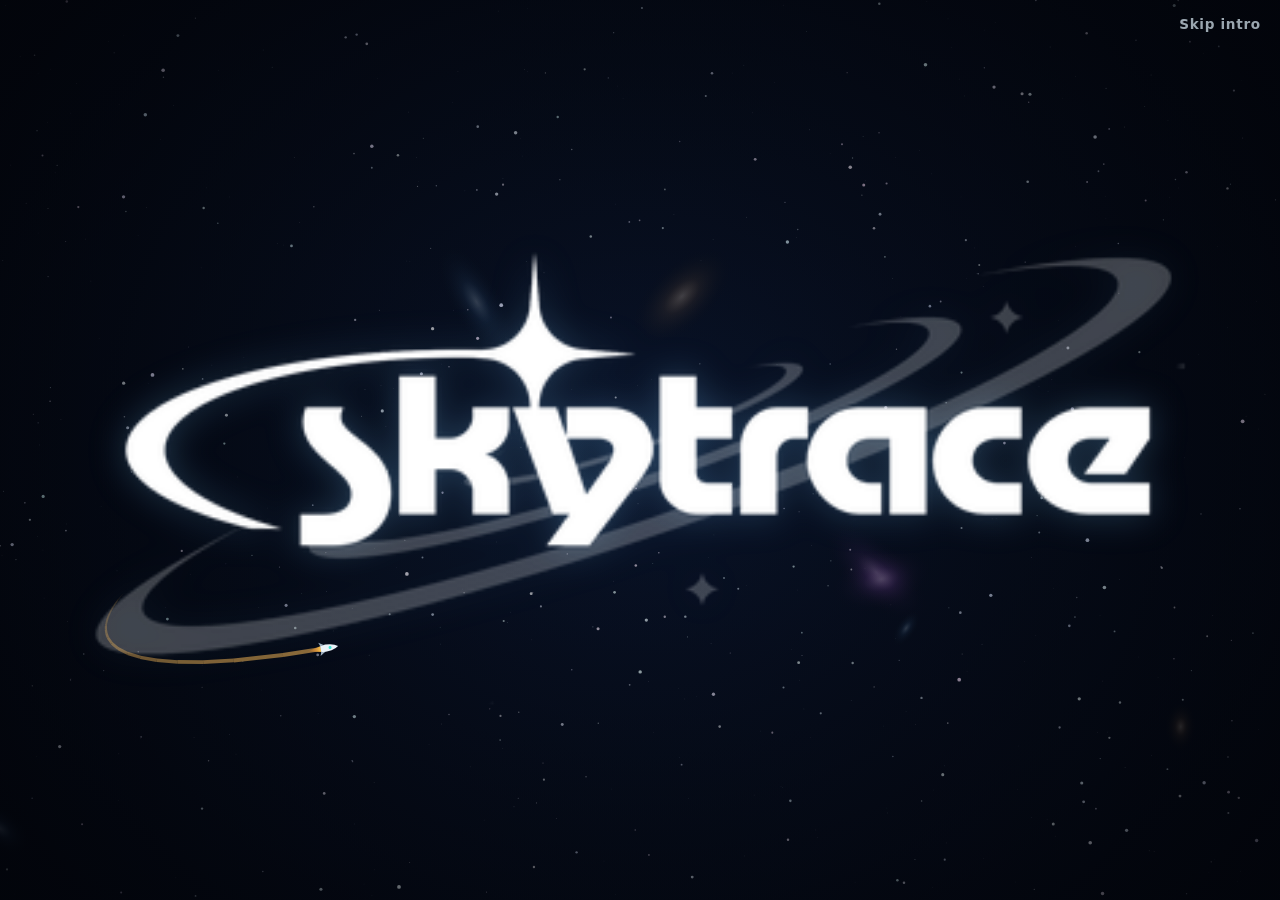
==== commit 43c6a839: "Pages, export, saved places, walkthrough fixes" ====
--- a/frontend/index.html
+++ b/frontend/index.html
@@ -1,366 +1,135 @@
 <!DOCTYPE html>
 <html lang="en" data-bs-theme="dark">
-<!-- Skytrace, team Skytrace, NASA Space Apps Challenge 2026 ("Planet X and SPHEREx"). Data: NASA SPHEREx via IRSA. -->
+<!-- Skytrace, team Skytrace, NASA Space Apps Challenge 2026 ("Planet X and SPHEREx"). Welcome page. -->
 <head>
 <meta charset="utf-8">
 <meta name="viewport" content="width=device-width, initial-scale=1">
-<title>Skytrace: SPHEREx motion and spectrum viewer</title>
-<meta name="description" content="Blink SPHEREx infrared images of any patch of sky to find moving and changing objects, across all 102 spectral channels.">
+<title>Skytrace</title>
+<meta name="description" content="Skytrace: blink NASA SPHEREx's infrared sky and find what moves.">
 <link rel="icon" href="assets/favicon.svg" type="image/svg+xml">
-<link rel="stylesheet" href="vendor/bootstrap.min.css">
-<link rel="stylesheet" href="style.css">
-<link rel="stylesheet" href="hud.css">
+<script>
+  // Links made before the welcome page existed pointed at "/?field=…", "/?ra=…" or a shared folder: go straight to the dashboard.
+  if (/[?&](field|ra|dec|embed|folder)=/.test(location.search)) location.replace('app.html' + location.search + location.hash);
+</script>
+<style>
+  html, body { margin: 0; height: 100%; background: #02040a; overflow: hidden; font-family: "Rajdhani", system-ui, sans-serif; }
+  #bg, #stars { position: fixed; inset: 0; width: 100%; height: 100%; }
+  #bg { background: #02040a center / cover no-repeat; opacity: 0; transition: opacity 1.2s ease; }
+  #bg.on { opacity: 1; }
+  #shade { position: fixed; inset: 0; background: radial-gradient(ellipse at center, rgba(2, 4, 10, .15) 0%, rgba(2, 4, 10, .55) 70%, rgba(2, 4, 10, .85) 100%); }
+  .stage { position: fixed; inset: 0; display: flex; align-items: center; justify-content: center; }
+  .logo { position: relative; width: min(86vw, 1150px, calc((100vh - 140px) * 2.115)); aspect-ratio: 406 / 192; }
+  .logo img, .logo canvas { position: absolute; inset: 0; width: 100%; height: 100%; }
+  .logo img { opacity: 0; transition: opacity 1.4s ease; filter: drop-shadow(0 0 18px rgba(120, 200, 255, .25)); }
+  .logo img.on { opacity: 1; }
+  .next { position: fixed; left: 50%; bottom: 7vh; transform: translateX(-50%); opacity: 0; pointer-events: none; transition: opacity .8s ease;
+    font: 700 1rem/1 "Rajdhani", system-ui, sans-serif; letter-spacing: .25em; text-transform: uppercase; color: #02121a; background: #40e0d0;
+    border: 0; padding: .9rem 2.4rem; clip-path: polygon(10px 0, 100% 0, 100% calc(100% - 10px), calc(100% - 10px) 100%, 0 100%, 0 10px); cursor: pointer; text-decoration: none; }
+  .next.on { opacity: 1; pointer-events: auto; }
+  .next:focus-visible { outline: 2px solid #fff; outline-offset: 4px; }
+  .skip { position: fixed; top: 1rem; right: 1.2rem; color: rgba(220, 235, 245, .7); font: 600 .85rem system-ui, sans-serif; text-decoration: none; letter-spacing: .05em; }
+  .skip:hover { color: #fff; }
+  .credit { position: fixed; left: 1rem; bottom: .7rem; color: rgba(200, 215, 230, .55); font: .72rem system-ui, sans-serif; max-width: 60vw; }
+  .sr-only { position: absolute; width: 1px; height: 1px; overflow: hidden; clip: rect(0 0 0 0); }
+</style>
 </head>
 <body>
-<nav class="navbar border-bottom border-secondary-subtle px-3 py-2 st-nav">
-  <div class="d-flex align-items-center gap-2">
-    <img id="brandLogo" alt="Skytrace" height="50" class="d-none">
-    <svg id="brandSvg" width="26" height="26" viewBox="0 0 26 26" aria-hidden="true"><circle cx="13" cy="13" r="11.5" fill="none" stroke="#6ea8fe" stroke-width="1.5"/><circle cx="8" cy="15" r="2" fill="#adb5bd"/><circle cx="13" cy="12" r="2" fill="#ced4da"/><circle cx="18" cy="9" r="2.4" fill="#ffc107"/><path d="M8 15 L18 9" stroke="#ffc107" stroke-dasharray="1.5 2" stroke-width="1"/></svg>
-    <span class="navbar-brand mb-0 h1 fs-5">Skytrace</span>
-    <span class="text-secondary small d-none d-md-inline">SPHEREx motion &amp; spectrum viewer</span>
+<div id="bg" aria-hidden="true"></div>
+<canvas id="stars" aria-hidden="true"></canvas>
+<div id="shade" aria-hidden="true"></div>
+<a class="skip" href="home.html">Skip intro</a>
+<main class="stage">
+  <h1 class="sr-only">Skytrace</h1>
+  <div class="logo" id="logo">
+    <img id="logoImg" src="assets/logo-nostar@2x.png" alt="Skytrace">
+    <canvas id="fx" aria-hidden="true"></canvas>
   </div>
-  <div class="hud-readout d-none d-lg-block" id="hudReadout" aria-live="off">Target <b id="hudTarget">—</b> &nbsp; RA/Dec <b id="hudCoord">—</b> &nbsp; UTC <b id="hudClock">--:--:--</b></div>
-  <div class="d-flex align-items-center gap-2">
-    <span id="modeBadge" class="badge text-bg-secondary">loading</span>
-    <a id="liveLink" class="btn btn-sm btn-success d-none" target="_blank" rel="noopener">Open live site</a>
-    <button class="btn btn-sm btn-outline-info" data-bs-toggle="modal" data-bs-target="#aboutModal">How it works</button>
-  </div>
-</nav>
+</main>
+<a class="next" id="next" href="home.html">Next</a>
+<div class="credit" id="credit"></div>
 
-<div class="container-fluid py-3">
-  <div class="row g-3">
-    <!-- ============ LEFT: controls ============ -->
-    <aside class="col-xl-3 col-lg-4 st-side">
-      <div class="card mb-3">
-        <div class="card-body">
-          <label for="coordInput" class="form-label small text-secondary mb-1">Coordinates (RA Dec) or target name</label>
-          <div class="input-group input-group-sm">
-            <input id="coordInput" class="form-control font-monospace" placeholder="08h55m10.83s -07d14m42.5s" autocomplete="off" spellcheck="false">
-            <button id="goBtn" class="btn btn-primary">Go</button>
-          </div>
-          <div id="coordMsg" class="form-text small"></div>
-          <div class="mt-2 d-flex flex-wrap gap-1" id="targetButtons"></div>
-        </div>
-      </div>
+<script>
+(function () {
+  'use strict';
+  const reduce = window.matchMedia && matchMedia('(prefers-reduced-motion: reduce)').matches;
+  // ---- background: a photograph if one is supplied (assets/welcome-bg.jpg + its credit), otherwise drawn stars and galaxies
+  const BG = 'assets/welcome-bg.jpg', BG_CREDIT = (window.SKYTRACE_BG_CREDIT || '');
+  const probe = new Image();
+  probe.onload = () => { document.getElementById('bg').style.backgroundImage = `url(${BG})`; document.getElementById('bg').classList.add('on'); document.getElementById('stars').style.opacity = '.35'; document.getElementById('credit').textContent = BG_CREDIT; };
+  probe.src = BG;
+  const sc = document.getElementById('stars'), sg = sc.getContext('2d');
+  function drawSky() {
+    const dpr = Math.min(2, devicePixelRatio || 1), W = innerWidth, H = innerHeight; sc.width = W * dpr; sc.height = H * dpr; sg.setTransform(dpr, 0, 0, dpr, 0, 0);
+    let seed = 7; const rnd = () => (seed = (seed * 16807) % 2147483647) / 2147483647;
+    const grd = sg.createRadialGradient(W * .5, H * .5, 0, W * .5, H * .5, Math.max(W, H) * .7); grd.addColorStop(0, '#0b1730'); grd.addColorStop(1, '#02040a'); sg.fillStyle = grd; sg.fillRect(0, 0, W, H);
+    // faint galaxies: soft tilted ellipses
+    for (let k = 0; k < 7; k++) {
+      const x = rnd() * W, y = rnd() * H, r = 18 + rnd() * 60, a = rnd() * Math.PI, hue = [210, 30, 280][k % 3];
+      sg.save(); sg.translate(x, y); sg.rotate(a); sg.scale(1, .35 + rnd() * .3);
+      const g = sg.createRadialGradient(0, 0, 0, 0, 0, r); g.addColorStop(0, `hsla(${hue},70%,85%,.35)`); g.addColorStop(.35, `hsla(${hue},60%,60%,.12)`); g.addColorStop(1, 'rgba(0,0,0,0)');
+      sg.fillStyle = g; sg.beginPath(); sg.arc(0, 0, r, 0, 2 * Math.PI); sg.fill(); sg.restore();
+    }
+    for (let k = 0; k < (W * H) / 1800; k++) {
+      const x = rnd() * W, y = rnd() * H, m = Math.pow(rnd(), 3), r = .3 + m * 1.6;
+      sg.fillStyle = `rgba(${215 + 40 * rnd()},${225 + 30 * rnd()},255,${.35 + .65 * m})`; sg.beginPath(); sg.arc(x, y, r, 0, 2 * Math.PI); sg.fill();
+    }
+  }
+  drawSky(); addEventListener('resize', () => { drawSky(); drawFinal(); });
 
-      <div class="card mb-3">
-        <div class="card-header py-2 small fw-semibold d-flex justify-content-between"><span>Where in the sky</span><span class="text-secondary fw-normal hud-keepcase" id="skyHere"></span></div>
-        <div class="card-body p-2">
-          <canvas id="skyMap" class="w-100 d-block" role="img" aria-label="All-sky map in equatorial coordinates showing the current search position"></canvas>
-          <div class="small text-secondary mt-1">All-sky map (RA/Dec). <span style="color:#ffc107">Dashed</span>: the ecliptic, the path of the planets; most solar-system objects stay near it. <span class="text-light">Band</span>: the Milky Way plane, where stars are most crowded. Blue diamonds are the challenge test fields. <span id="skyClickHint">Click the map to search there.</span></div>
-        </div>
-      </div>
+  // ---- logo geometry, in the logo image's own pixels (406 x 192): the outer ring of the logo is close to an ellipse
+  // centred (202, 97), semi-axes 207 x 40, tilted -19 degrees; the yellow star sits at (189.5, 31.5)
+  const LW = 406, LH = 192, E = { cx: 202, cy: 97, a: 207, b: 40, rot: -19 * Math.PI / 180 }, STAR = { x: 189.5, y: 31.5, r: 12.5 };
+  const fx = document.getElementById('fx'), g = fx.getContext('2d'), logo = document.getElementById('logo'), img = document.getElementById('logoImg');
+  let k = 1;
+  function size() { const r = logo.getBoundingClientRect(), dpr = Math.min(2, devicePixelRatio || 1); fx.width = r.width * dpr; fx.height = r.height * dpr; k = fx.width / LW; }
+  const P = (t) => [E.cx + E.a * Math.cos(t) * Math.cos(E.rot) - E.b * Math.sin(t) * Math.sin(E.rot), E.cy + E.a * Math.cos(t) * Math.sin(E.rot) + E.b * Math.sin(t) * Math.cos(E.rot)];
+  // where the upper arc passes under the star
+  let tStar = 4.65; { let best = 1e9; for (let t = 3.4; t < 6.2; t += 0.001) { const [x] = P(t); if (Math.abs(x - STAR.x) < best) { best = Math.abs(x - STAR.x); tStar = t; } } }
+  const T0 = Math.PI + 0.35, T1 = tStar - 2 * Math.PI;      // bottom arc from the lower left, round the right end, back along the top
+  function star(x, y, r, alpha) {
+    g.save(); g.translate(x * k, y * k); g.globalAlpha = alpha;
+    const R = r * k, w = R * .22;
+    const glow = g.createRadialGradient(0, 0, 0, 0, 0, R * 1.6); glow.addColorStop(0, 'rgba(255,240,120,.55)'); glow.addColorStop(1, 'rgba(255,240,120,0)');
+    g.fillStyle = glow; g.beginPath(); g.arc(0, 0, R * 1.6, 0, 2 * Math.PI); g.fill();
+    g.fillStyle = '#f4ee1c'; g.beginPath(); g.moveTo(0, -R); g.quadraticCurveTo(w, -w, R, 0); g.quadraticCurveTo(w, w, 0, R); g.quadraticCurveTo(-w, w, -R, 0); g.quadraticCurveTo(-w, -w, 0, -R); g.fill();
+    g.restore();
+  }
+  function rocket(x, y, ang, s, flame) {
+    g.save(); g.translate(x * k, y * k); g.rotate(ang); g.scale(s * k / 2, s * k / 2);
+    if (flame > 0) { const fl = g.createLinearGradient(-14, 0, -4, 0); fl.addColorStop(0, 'rgba(255,120,30,0)'); fl.addColorStop(1, 'rgba(255,200,80,.95)');
+      g.fillStyle = fl; g.beginPath(); g.moveTo(-4, -2.2); g.lineTo(-6 - 8 * flame, 0); g.lineTo(-4, 2.2); g.closePath(); g.fill(); }
+    g.fillStyle = '#e9f2f8'; g.beginPath(); g.moveTo(9, 0); g.quadraticCurveTo(5, -3.2, -4, -2.6); g.lineTo(-4, 2.6); g.quadraticCurveTo(5, 3.2, 9, 0); g.fill();
+    g.fillStyle = '#40e0d0'; g.beginPath(); g.arc(3, 0, 1.1, 0, 2 * Math.PI); g.fill();
+    g.fillStyle = '#9fb3c4'; g.beginPath(); g.moveTo(-1, -2.4); g.lineTo(-5, -5); g.lineTo(-4, -2.4); g.fill(); g.beginPath(); g.moveTo(-1, 2.4); g.lineTo(-5, 5); g.lineTo(-4, 2.4); g.fill();
+    g.restore();
+  }
+  function drawFinal() { size(); g.clearRect(0, 0, fx.width, fx.height); star(STAR.x, STAR.y, STAR.r, 1); }
+  function finish() { img.classList.add('on'); drawFinal(); setTimeout(() => document.getElementById('next').classList.add('on'), reduce ? 0 : 350); document.getElementById('next').focus({ preventScroll: true }); }
+  if (reduce) { finish(); return; }
 
-      <div class="card mb-3">
-        <div class="card-header py-2 small fw-semibold">View</div>
-        <div class="card-body">
-          <div class="btn-group btn-group-sm w-100 flex-wrap mb-2" role="group" id="modeGroup">
-            <input type="radio" class="btn-check" name="mode" id="m-epoch" value="epoch"><label class="btn btn-outline-light" for="m-epoch" title="One stacked frame per sky visit">Visits</label>
-            <input type="radio" class="btn-check" name="mode" id="m-band" value="band"><label class="btn btn-outline-light" for="m-band" title="Same wavelength channel, different visits">Same band</label>
-            <input type="radio" class="btn-check" name="mode" id="m-scan" value="scan"><label class="btn btn-outline-light hud-keepcase" for="m-scan" title="Play through the 102 channels of one visit">λ scan</label>
-            <input type="radio" class="btn-check" name="mode" id="m-exp" value="exp"><label class="btn btn-outline-light" for="m-exp" title="Every exposure in time order">Exposures</label>
-            <input type="radio" class="btn-check" name="mode" id="m-custom" value="custom"><label class="btn btn-outline-light" for="m-custom" title="Add or subtract chosen visits">A − B</label>
-          </div>
-          <div id="modeHelp" class="small text-secondary mb-2"></div>
-
-          <label class="form-label small text-secondary mb-1">Detector / wavelength range</label>
-          <select id="detSel" class="form-select form-select-sm mb-2">
-            <option value="all">All 6 detectors stacked (0.75–5.0 µm)</option>
-            <option value="rgb">False colour: B=D1+D2, G=D3+D4, R=D5+D6</option>
-            <option value="lw">D5+D6</option>
-            <option value="sw">D1+D2+D3</option>
-            <option value="1">D1 0.75–1.09 µm</option>
-            <option value="2">D2 1.10–1.62 µm</option>
-            <option value="3">D3 1.63–2.41 µm</option>
-            <option value="4">D4 2.42–3.82 µm</option>
-            <option value="5">D5</option>
-            <option value="6">D6</option>
-          </select>
-
-          <div id="bandCtl" class="mb-2 d-none">
-            <label class="form-label small text-secondary mb-1">Channel <span id="bandLabel" class="text-light"></span></label>
-            <input type="range" class="form-range" id="bandRange" min="1" max="102" step="1">
-            <label class="form-label small text-secondary mb-1">Channel tolerance ± <span id="tolLabel"></span></label>
-            <input type="range" class="form-range" id="tolRange" min="0" max="8" step="1">
-          </div>
-          <div id="scanCtl" class="mb-2 d-none">
-            <label class="form-label small text-secondary mb-1">Visit to scan</label>
-            <select id="scanEpoch" class="form-select form-select-sm"></select>
-          </div>
-          <div id="customCtl" class="mb-2 d-none">
-            <div class="small text-secondary mb-1">Tick visits for A (added) and B (subtracted). Leave B empty to just stack A.</div>
-            <div id="customList" class="small"></div>
-          </div>
-
-          <div class="form-check form-switch small">
-            <input class="form-check-input" type="checkbox" id="diffToggle">
-            <label class="form-check-label" for="diffToggle">Difference image</label>
-          </div>
-          <select id="diffRef" class="form-select form-select-sm mt-1 mb-2" disabled>
-            <option value="first">minus first frame</option>
-            <option value="prev">minus previous frame</option>
-            <option value="others">minus mean of all other frames</option>
-          </select>
-
-          <div class="form-check form-switch small mt-1">
-            <input class="form-check-input" type="checkbox" id="saToggle">
-            <label class="form-check-label" for="saToggle" title="As in WiseView: shift each exposure along a proper motion so an object moving that way stays still and builds up signal">Shift-and-add along proper motion</label>
-          </div>
-          <div class="row g-1 mb-2 align-items-center small">
-            <div class="col-6"><div class="input-group input-group-sm"><span class="input-group-text">µα*</span><input id="saPmra" class="form-control" type="number" step="10"></div></div>
-            <div class="col-6"><div class="input-group input-group-sm"><span class="input-group-text">µδ</span><input id="saPmdec" class="form-control" type="number" step="10"></div></div>
-            <div class="col-12 d-flex justify-content-between"><span class="text-secondary">mas/yr</span><button class="btn btn-sm btn-outline-secondary py-0" id="saTarget" type="button" title="Use the target's catalogue proper motion">use target's motion</button></div>
-          </div>
-          <label class="form-label small text-secondary mb-1">Visit grouping: new visit after a gap of <span id="winLabel"></span> days</label>
-          <input type="range" class="form-range" id="winRange" min="2" max="120" step="1">
-          <label class="form-label small text-secondary mb-1">…and no visit longer than <span id="spanLabel"></span> days</label>
-          <input type="range" class="form-range" id="spanRange" min="5" max="400" step="5">
-        </div>
-      </div>
-
-      <div class="card mb-3">
-        <div class="card-header py-2 small fw-semibold">Display</div>
-        <div class="card-body">
-          <div class="row g-2">
-            <div class="col-6">
-              <label class="form-label small text-secondary mb-1">Stretch</label>
-              <select id="stretchSel" class="form-select form-select-sm">
-                <option value="asinh">asinh</option><option value="linear">linear</option>
-                <option value="sqrt">sqrt</option><option value="log">log</option>
-              </select>
-            </div>
-            <div class="col-6">
-              <label class="form-label small text-secondary mb-1">Colour map</label>
-              <select id="cmapSel" class="form-select form-select-sm">
-                <option value="gray">grey</option><option value="inferno">inferno</option>
-                <option value="viridis">viridis</option><option value="div">blue-red (diff)</option>
-              </select>
-            </div>
-            <div class="col-6">
-              <label class="form-label small text-secondary mb-1">Low % <span id="loLabel"></span></label>
-              <input type="range" class="form-range" id="loRange" min="0" max="20" step="0.5">
-            </div>
-            <div class="col-6">
-              <label class="form-label small text-secondary mb-1">High % <span id="hiLabel"></span></label>
-              <input type="range" class="form-range" id="hiRange" min="90" max="100" step="0.1">
-            </div>
-            <div class="col-6">
-              <label class="form-label small text-secondary mb-1">Field of view</label>
-              <select id="fovSel" class="form-select form-select-sm">
-                <option value="9.1">9.1′ (full)</option><option value="6">6′</option>
-                <option value="4">4′</option><option value="2.5">2.5′</option>
-              </select>
-            </div>
-            <div class="col-6 d-flex flex-column justify-content-end">
-              <div class="form-check form-switch small"><input class="form-check-input" type="checkbox" id="invToggle"><label class="form-check-label" for="invToggle">Invert</label></div>
-              <div class="form-check form-switch small"><input class="form-check-input" type="checkbox" id="smoothToggle"><label class="form-check-label" for="smoothToggle">Smooth pixels</label></div>
-            </div>
-          </div>
-          <div class="form-check form-switch small mt-1">
-            <input class="form-check-input" type="checkbox" id="flatToggle" checked>
-            <label class="form-check-label" for="flatToggle">Flatten background (mesh median)</label>
-          </div>
-          <div class="form-check form-switch small">
-            <input class="form-check-input" type="checkbox" id="lockScale" checked>
-            <label class="form-check-label" for="lockScale">Same brightness scale for every frame</label>
-          </div>
-        </div>
-      </div>
-
-      <div class="card mb-3">
-        <div class="card-header py-2 small fw-semibold">Overlays</div>
-        <div class="card-body small">
-          <div class="form-check form-switch"><input class="form-check-input" type="checkbox" id="ovTarget" checked><label class="form-check-label" for="ovTarget">Target: predicted position at each frame's date</label></div>
-          <div class="form-check form-switch"><input class="form-check-input" type="checkbox" id="ovGaia"><label class="form-check-label" for="ovGaia">Gaia DR3 stars (ESA), moved to frame date</label></div>
-          <div class="form-check form-switch"><input class="form-check-input" type="checkbox" id="ovWise"><label class="form-check-label" for="ovWise">CatWISE2020 sources (NASA WISE), moved to frame date</label></div>
-          <div class="form-check form-switch"><input class="form-check-input" type="checkbox" id="ovTmass"><label class="form-check-label" for="ovTmass">2MASS sources (NASA/IPAC) where they were in 1997–2001: fast movers have left their circle</label></div>
-          <div class="form-check form-switch"><input class="form-check-input" type="checkbox" id="ovFlags"><label class="form-check-label" for="ovFlags">Data-quality flags (<span class="text-danger">saturated</span>, <span class="text-warning">artefact</span>, <span class="text-secondary">masked</span>)</label></div>
-          <div class="form-check form-switch"><input class="form-check-input" type="checkbox" id="ovMovers"><label class="form-check-label" for="ovMovers">Candidate movers (experimental)</label></div>
-          <div class="form-check form-switch"><input class="form-check-input" type="checkbox" id="ovCompass" checked><label class="form-check-label" for="ovCompass">Compass and 1′ scale bar</label></div>
-        </div>
-      </div>
-    </aside>
-
-    <!-- ============ CENTRE: viewer ============ -->
-    <main class="col-xl-6 col-lg-8">
-      <div class="card mb-3">
-        <div class="card-body">
-          <div class="d-flex justify-content-between align-items-start flex-wrap gap-2 mb-2">
-            <div>
-              <div class="fs-5 fw-semibold" id="fieldTitle">Loading…</div>
-              <div class="small text-secondary" id="fieldNote"></div>
-              <div class="small text-warning d-none" id="blendNote"></div>
-            </div>
-            <div class="text-end small">
-              <div id="frameLabel" class="fw-semibold"></div>
-              <div id="frameSub" class="text-secondary"></div>
-            </div>
-          </div>
-
-<div class="hud-scope">
-          <div class="st-viewer" id="viewerWrap">
-            <canvas id="imgCanvas"></canvas>
-            <canvas id="ovCanvas"></canvas>
-            <div id="loadingVeil" class="st-veil"><canvas id="veilSky" class="st-veilsky" aria-hidden="true"></canvas><div class="d-flex align-items-center gap-2 mt-2"><div class="spinner-border spinner-border-sm text-info" role="status"></div><div id="loadingText" class="small" role="status" aria-live="polite">Loading SPHEREx data…</div></div></div>
-          </div>
-          </div>
-
-          <div class="d-flex align-items-center gap-2 mt-2 flex-wrap">
-            <div class="btn-group btn-group-sm">
-              <button class="btn btn-outline-light" id="prevBtn" title="Previous frame (←)">◀</button>
-              <button class="btn btn-info" id="playBtn" title="Play / pause (space)">▶ Play</button>
-              <button class="btn btn-outline-light" id="nextBtn" title="Next frame (→)">▶</button>
-            </div>
-            <input type="range" class="form-range flex-grow-1" id="frameRange" min="0" max="0" step="1" style="min-width:120px">
-            <label class="small text-secondary">Speed</label>
-            <input type="range" class="form-range" id="speedRange" min="80" max="2000" step="20" style="width:110px" title="milliseconds per frame">
-          </div>
-          <div id="filmstrip" class="st-filmstrip mt-2"></div>
-          <div id="epochLegend" class="small font-monospace mt-1"></div>
-
-          <div class="row g-2 mt-1 small">
-            <div class="col-md-7">
-              <div class="st-readout font-monospace" id="hoverReadout">Move over the image to read RA, Dec and brightness.</div>
-            </div>
-            <div class="col-md-5">
-              <div class="st-readout" id="pinBox">Click the image to pin a position.</div>
-            </div>
-          </div>
-        </div>
-      </div>
-
-      <div class="card mb-3">
-        <div class="card-header py-2 small fw-semibold d-flex justify-content-between">
-          <span>102 SPHEREx channels: coverage of this field</span>
-          <span class="text-secondary" id="bandStripInfo"></span>
-        </div>
-        <div class="card-body py-2">
-          <canvas id="bandStrip" class="w-100" height="64"></canvas>
-          <div class="d-flex justify-content-between small text-secondary"><span>0.75 µm</span><span>D1</span><span>D2</span><span>D3</span><span>D4</span><span>D5</span><span>D6</span><span>5.0 µm</span></div>
-        </div>
-      </div>
-    </main>
-
-    <!-- ============ RIGHT: science panels ============ -->
-    <section class="col-xl-3 col-lg-12">
-      <div class="card mb-3">
-        <div class="card-header py-2 small fw-semibold">Share this view</div>
-        <div class="card-body">
-          <input id="shareUrl" class="form-control form-control-sm font-monospace mb-2" readonly>
-          <div class="d-flex gap-2 flex-wrap">
-            <button class="btn btn-sm btn-outline-info" id="copyLinkBtn">Copy link</button>
-            <button class="btn btn-sm btn-outline-info" id="copyEmbedBtn">Copy embed code</button>
-            <button class="btn btn-sm btn-outline-secondary" id="copyCoordBtn">Copy centre RA/Dec</button>
-            <button class="btn btn-sm btn-warning" id="reportBtn" data-bs-toggle="modal" data-bs-target="#reportModal">Report a candidate</button>
-          </div>
-          <div id="shareMsg" class="form-text small"></div>
-        </div>
-      </div>
-
-      <div class="card mb-3">
-        <div class="card-header py-2 small fw-semibold">
-          <ul class="nav nav-tabs card-header-tabs" role="tablist">
-            <li class="nav-item"><button class="nav-link active py-1 px-2" data-bs-toggle="tab" data-bs-target="#tabSpec" type="button">Spectrum</button></li>
-            <li class="nav-item"><button class="nav-link py-1 px-2" data-bs-toggle="tab" data-bs-target="#tabLc" type="button">Light curve</button></li>
-            <li class="nav-item"><button class="nav-link py-1 px-2" data-bs-toggle="tab" data-bs-target="#tabMovers" type="button">Movers</button></li>
-            <li class="nav-item"><button class="nav-link py-1 px-2" data-bs-toggle="tab" data-bs-target="#tabAladin" type="button">Aladin</button></li>
-          </ul>
-        </div>
-        <div class="card-body tab-content p-2">
-          <div class="tab-pane fade show active" id="tabSpec">
-            <div id="specPlot" class="st-plot"></div>
-            <div class="small text-secondary">Target measured in every exposure on the original detector pixels at its predicted position, with the IRSA SPHEREx Source Discovery Tool method (3-pixel aperture, ePSF-corrected). Points whose aperture contains any pixel with a SPHEREx "bad pixel" flag (saturation, cosmic ray, ghost, persistence…) are hidden, or shown hollow if you switch them on.</div>
-            <div class="form-check form-switch small mt-1"><input class="form-check-input" type="checkbox" id="specLog"><label class="form-check-label" for="specLog">Log flux axis</label></div>
-            <div class="form-check form-switch small"><input class="form-check-input" type="checkbox" id="specClean" checked><label class="form-check-label" for="specClean">Hide points with flagged pixels (IRSA notebook rule: n_bad = 0 only)</label></div>
-            <div class="small text-info" id="specNote"></div>
-            <div class="small text-secondary">White diamonds: 2MASS J, H, Ks (NASA/IPAC, 1997–2001). Orange squares: WISE W1, W2 from CatWISE2020 (NASA, 2010–2018 data). Catalogue magnitudes converted with the published zero points; the target is matched at each catalogue's own epoch using its proper motion. Broad catalogue bands average over many SPHEREx channels, and variable stars change between epochs.</div>
-          </div>
-          <div class="tab-pane fade" id="tabLc">
-            <div id="lcPlot" class="st-plot"></div>
-            <div class="small text-secondary">Brightness change over time with the spectrum taken out: each clean measurement is divided by the median of all measurements of this target in the same SPHEREx channel. A steady star sits on 1; a variable star (e.g. R Draconis, RW Aurigae) moves away from 1. Coloured by detector.</div>
-          </div>
-          <div class="tab-pane fade" id="tabMovers">
-            <div class="small text-secondary mb-1">Dipoles (bright then dark) in the difference between the first and last visit, ≥6σ, saturated pixels ignored. Experimental: verify by eye.</div>
-            <div id="moverList" class="small"></div>
-          </div>
-          <div class="tab-pane fade" id="tabAladin">
-            <select id="aladinSurvey" class="form-select form-select-sm mb-1" aria-label="Aladin background survey">
-              <option value="spherex" selected>SPHEREx DR1 all-sky HiPS cube (IRSA, 102 slices)</option>
-              <option value="allwise">AllWISE colour (CDS)</option>
-              <option value="twomass">2MASS colour (CDS)</option>
-              <option value="dss">DSS2 colour (CDS)</option>
-            </select>
-            <div id="aladinDiv" style="width:100%;height:300px"></div>
-            <div id="aladinMsg" class="small text-secondary"></div>
-            <div class="small text-secondary">Interactive sky atlas: <a href="https://aladin.cds.unistra.fr/AladinLite/" target="_blank" rel="noopener">Aladin Lite</a> by CDS, Strasbourg.</div>
-          </div>
-        </div>
-      </div>
-
-      <div class="card mb-3">
-        <div class="card-header py-2 small fw-semibold d-flex justify-content-between"><span>Exposures in this frame</span><span id="expCount" class="text-secondary"></span></div>
-        <div class="card-body p-0 st-table-wrap">
-          <table class="table table-sm table-striped small mb-0">
-            <thead><tr><th>Date (UTC)</th><th>D</th><th>λ µm</th><th>Ch</th><th>Flags at target</th><th></th></tr></thead>
-            <tbody id="expTable"></tbody>
-          </table>
-        </div>
-      </div>
-
-      <div class="card mb-3">
-        <div class="card-header py-2 small fw-semibold">Data</div>
-        <div class="card-body small" id="provenance"></div>
-      </div>
-    </section>
-  </div>
-</div>
-
-<!-- About modal -->
-<div class="modal fade" id="reportModal" tabindex="-1" aria-labelledby="reportTitle" aria-hidden="true">
-  <div class="modal-dialog modal-lg modal-dialog-scrollable"><div class="modal-content">
-    <div class="modal-header"><h5 class="modal-title" id="reportTitle">Report a candidate</h5><button type="button" class="btn-close" data-bs-dismiss="modal" aria-label="Close"></button></div>
-    <div class="modal-body">
-      <p class="small text-secondary mb-2">Skytrace writes up what you are looking at: the link to this exact view, your pinned position, the nearest catalogued stars, and the SPHEREx exposures in the frame. Add your notes, then copy or download it to share with a teammate, a teacher, or a citizen-science community such as <a href="https://www.backyardworlds.org/" target="_blank" rel="noopener">Backyard Worlds: Planet 9</a>.</p>
-      <div class="small mb-2"><b>Before you report, check:</b>
-        <ul class="mb-0">
-          <li>It shows in <b>two or more visits</b> (step through the frames), not just one.</li>
-          <li>The pinned pixel is <b>not flagged</b> as saturated, masked or an artefact (shown in the report).</li>
-          <li>It is <b>not a known star</b>: the report lists the nearest Gaia DR3 and CatWISE2020 sources and their known motion.</li>
-          <li>For a moving dot, try <b>Shift-and-add</b> with its motion: a real mover becomes sharper.</li>
-        </ul></div>
-      <label for="reportNotes" class="form-label small mb-1">Your notes</label>
-      <textarea id="reportNotes" class="form-control form-control-sm mb-2" rows="2" placeholder="What did you see? In which frames?"></textarea>
-      <label for="reportText" class="form-label small mb-1">Report</label>
-      <textarea id="reportText" class="form-control form-control-sm font-monospace" rows="14" spellcheck="false"></textarea>
-      <div id="reportMsg" class="form-text small"></div>
-    </div>
-    <div class="modal-footer"><button class="btn btn-sm btn-outline-info" id="reportCopy">Copy report</button><button class="btn btn-sm btn-info" id="reportDownload">Download .txt</button></div>
-  </div></div>
-</div>
-
-<div class="modal fade" id="aboutModal" tabindex="-1" aria-hidden="true">
-  <div class="modal-dialog modal-lg modal-dialog-scrollable"><div class="modal-content">
-    <div class="modal-header"><img src="assets/logo.png" srcset="assets/logo@2x.png 2x" alt="" height="44" class="me-3"><h5 class="modal-title">How Skytrace works</h5><button type="button" class="btn-close" data-bs-dismiss="modal" aria-label="Close"></button></div>
-    <div class="modal-body small">
-      <p><b>The data.</b> SPHEREx maps the whole sky every six months in 102 near-infrared bands (challenge statement). Skytrace finds every SPHEREx spectral image covering your position with IRSA's SIA2 service, searching both <code>spherex_dr1</code> and <code>spherex_qr3</code> as the <a href="https://caltech-ipac.github.io/spherex-archive-documentation/spherex-data-access/" target="_blank" rel="noopener">SPHEREx archive guide</a> recommends. It reads only the needed pixels of each file from IRSA's AWS copy, using the file's <code>cloud_access</code> entry. It then subtracts the mission's zodiacal-light model (ZODI extension) and removes pixels flagged bad in the FLAGS extension. Finally it resamples every exposure onto one north-up grid with SPHEREx's 6.15″ pixel scale.</p>
-      <p><b>Why "visits".</b> Each SPHEREx detector sees a different wavelength across its surface (WCS-WAVE extension), so every exposure sees a star at a different colour; see the <a href="https://caltech-ipac.github.io/irsa-tutorials/spherex-intro" target="_blank" rel="noopener">IRSA introduction notebook</a>. A raw time-ordered movie therefore flickers because of colour, not motion. Skytrace stacks exposures by visit (clusters in time), stacks each detector separately and averages the detectors with equal weight, and offers same-channel comparisons.</p>
-      <p><b>The 102 channels.</b> Channel numbers, wavelength ranges and resolving powers come from the official SPHEREx DR1 <code>SPECTRAL_CHANNELS</code> table of the DR1 all-sky cube used in the <a href="https://caltech-ipac.github.io/irsa-tutorials/spherex-hipscube" target="_blank" rel="noopener">IRSA HiPS notebook</a>. Each exposure's channel is read from SPHEREx's official per-pixel channel map (<code>spectral_channels</code> calibration product) at the target's detector pixel; the exact wavelength there comes from the WCS-WAVE extension. Pixels the map leaves outside all 17 channels of a detector are shown in the spectrum at their measured wavelength but are not given a channel number.</p>
-      <p><b>Motion and distance.</b> The target's predicted position in every exposure includes its proper motion and its annual parallax (the shift caused by Earth orbiting the Sun), computed from Earth's position on that date. Gaia stars in the overlay are moved the same way. Parallaxes come from Gaia DR3; for WISE 0855, which Gaia cannot see, Skytrace measured it from 277 NEOWISE detections: 438 ± 36 mas (a distance of 2.3 pc), consistent with the published 438.9 ± 3.0 mas.</p>
-      <p><b>Spectrum and light curve.</b> The target is measured in every exposure on the original detector pixels, with the same method as IRSA's <a href="https://caltech-ipac.github.io/irsa-tutorials/" target="_blank" rel="noopener">SPHEREx Source Discovery Tool</a> tutorial: each pixel is converted from MJy/sr to µJy with SPHEREx's official solid-angle pixel map, then a 3-pixel-radius aperture (photutils, sub-pixel sampling) minus the sigma-clipped median of a 7–16 pixel annulus; the error comes from the VARIANCE extension. Our one added step: dividing by the fraction of light inside the aperture, measured from SPHEREx's own ePSFs (98.6–99.6%). Our code reproduces the tutorial's functions to better than one part in 100,000 on the same pixels.</p>
-      <p><b>Overlays and other missions.</b> Gaia DR3 (ESA), CatWISE2020 (NASA WISE/NEOWISE) and 2MASS (NASA/IPAC) catalogues, all via IRSA. The spectrum also shows the target's 2MASS J/H/Ks and WISE W1/W2 brightness, matched at each catalogue's own date using the target's motion; for ordinary stars they agree with SPHEREx to within a few percent. Gaia stars and the target are moved to each frame's date using their catalogue proper motions. WISE 0855 is not in Gaia; its motion was fitted to NEOWISE single-exposure detections (NASA). Flags show SPHEREx's own saturation (OVERFLOW, NONLINEAR), artefact (GHOST, HALO, BLOOM, STREAK, CROSSTALK) and masked pixels.</p>
-      <p><b>From WiseView.</b> Skytrace borrows WiseView's ideas (<a href="https://github.com/backyardworlds/wiseview" target="_blank" rel="noopener">source</a>): blinking time windows, difference images, the epoch legend (+ added, − subtracted, · unused) and shift-and-add along a chosen proper motion.</p>
-      <p><b>Sky map, Aladin and reports.</b> The "Where in the sky" map is a Mollweide projection of RA/Dec with the ecliptic and the Milky Way plane computed from standard J2000 constants; the little rocket only shows where you are going. The Aladin tab uses <a href="https://aladin.cds.unistra.fr/AladinLite/" target="_blank" rel="noopener">Aladin Lite</a> (CDS) on IRSA's SPHEREx DR1 all-sky HiPS cube, which combines all epochs, so motion is seen in the main viewer, not there. "Report a candidate" writes up the current view from data already on screen.</p>
-      <p><b>Limits.</b> Barnard's Star and R Draconis saturate SPHEREx, so their photometry is withheld (their images and motion are still shown). Motions are small compared with the 6.15″ pixels: Barnard's Star moves about 1.7 pixels per year, and parallax shifts are at most 0.09 pixel. Stacked frames average many channels, so they show positions, not spectra. In single-channel views the wavelength is exact at the target and drifts by up to half a channel at the corners of the full 9.1′ view. Displayed images are resampled bilinearly (measurements are not: they use the original pixels). The mover finder is experimental. For science-grade fluxes use IRSA's SPHEREx Spectrophotometry Tool.</p>
-      <p class="mb-0"><b>Credits.</b> Team Skytrace, 2026 NASA Space Apps Challenge "Planet X and SPHEREx". Data: NASA/IPAC Infrared Science Archive (SPHEREx, WISE/NEOWISE, Gaia DR3 mirror).</p>
-    </div>
-  </div></div>
-</div>
-
-<script src="vendor/bootstrap.bundle.min.js"></script>
-<script src="vendor/plotly.min.js" charset="utf-8"></script>
-<script src="config.js"></script>
-<script src="journey.js"></script>
-<script src="sky_aladin.js"></script>
-<script src="app.js"></script>
+  size(); setTimeout(() => img.classList.add('on'), 250);
+  const D_RING = 3300, D_RISE = 700, D_IN = 650, trail = []; let t0 = null;
+  const ease = (u) => u < .5 ? 2 * u * u : 1 - Math.pow(-2 * u + 2, 2) / 2;
+  function frame(now) {
+    if (t0 === null) t0 = now; const el = now - t0; g.clearRect(0, 0, fx.width, fx.height);
+    let x, y, ang, s = 1, flame = 1, starA = 0, done = false;
+    if (el < D_RING) {
+      const u = ease(el / D_RING), t = T0 + (T1 - T0) * u; [x, y] = P(t); const [x2, y2] = P(t - 0.01); ang = Math.atan2((y2 - y) * k, (x2 - x) * k);
+    } else if (el < D_RING + D_RISE) {
+      const u = ease((el - D_RING) / D_RISE), [xa, ya] = P(T1); x = xa + (STAR.x - xa) * u; y = ya + (STAR.y - ya) * u; ang = Math.atan2(STAR.y - ya, STAR.x - xa);
+    } else if (el < D_RING + D_RISE + D_IN) {
+      const u = (el - D_RING - D_RISE) / D_IN; x = STAR.x; y = STAR.y; ang = -Math.PI / 2; s = 1 - u; flame = 1 - u; starA = u;
+    } else { done = true; }
+    if (done) { finish(); return; }
+    trail.push([x, y]); if (trail.length > 26) trail.shift();
+    for (let i = 1; i < trail.length; i++) { g.strokeStyle = `rgba(255,190,90,${(i / trail.length) * .55})`; g.lineWidth = Math.max(1, 1.6 * k * (i / trail.length)); g.beginPath(); g.moveTo(trail[i - 1][0] * k, trail[i - 1][1] * k); g.lineTo(trail[i][0] * k, trail[i][1] * k); g.stroke(); }
+    if (starA > 0) star(STAR.x, STAR.y, STAR.r * (0.4 + 0.6 * starA), starA);
+    if (s > 0.02) rocket(x, y, ang, s, flame);
+    requestAnimationFrame(frame);
+  }
+  requestAnimationFrame(frame);
+  addEventListener('keydown', (e) => { if (e.key === 'Enter' && document.getElementById('next').classList.contains('on')) location.href = 'home.html'; });
+})();
+</script>
 </body>
 </html>
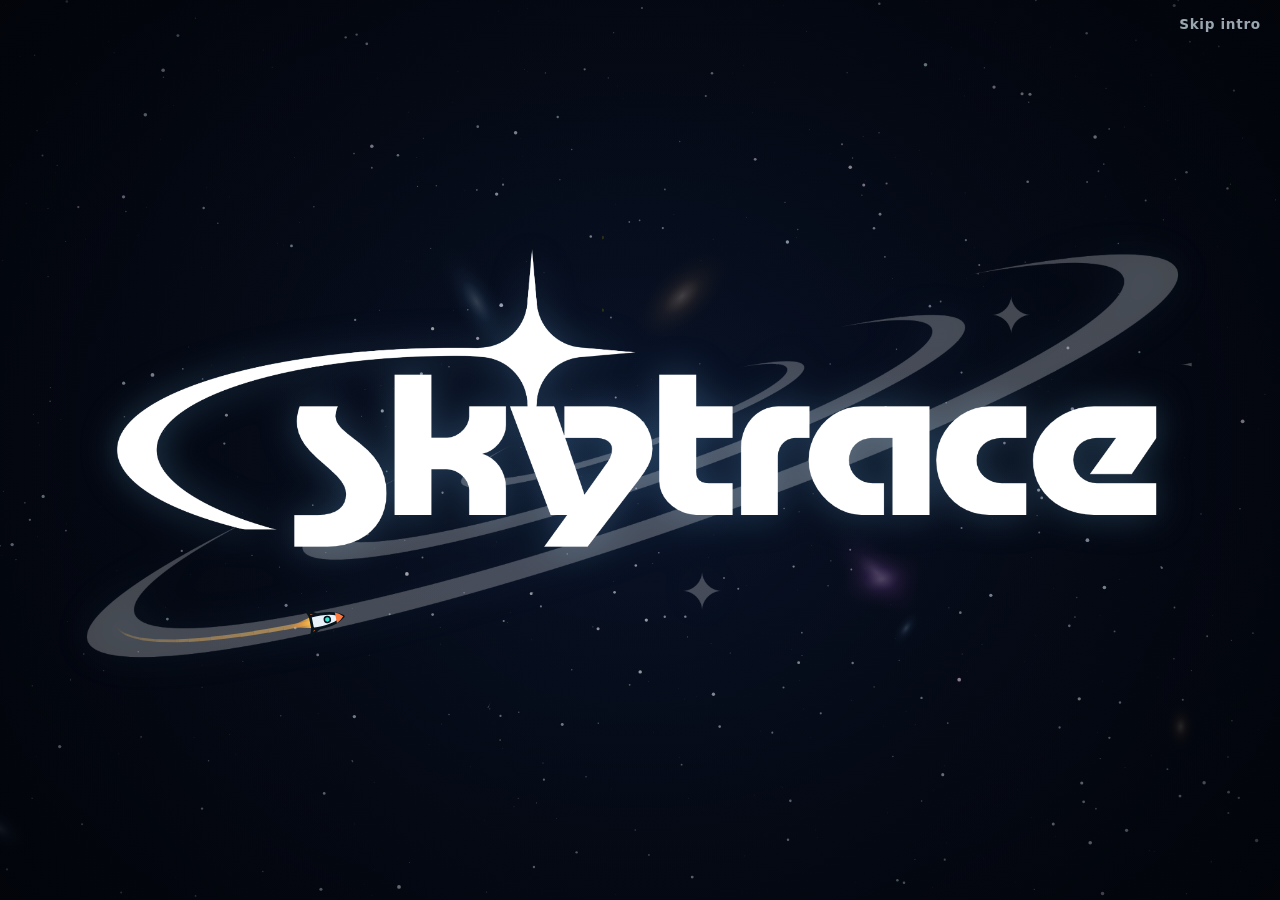
==== commit 864cfa29: "Welcome animation, layout fixes" ====
--- a/frontend/index.html
+++ b/frontend/index.html
@@ -18,7 +18,7 @@
   #bg.on { opacity: 1; }
   #shade { position: fixed; inset: 0; background: radial-gradient(ellipse at center, rgba(2, 4, 10, .15) 0%, rgba(2, 4, 10, .55) 70%, rgba(2, 4, 10, .85) 100%); }
   .stage { position: fixed; inset: 0; display: flex; align-items: center; justify-content: center; }
-  .logo { position: relative; width: min(86vw, 1150px, calc((100vh - 140px) * 2.115)); aspect-ratio: 406 / 192; }
+  .logo { position: relative; width: min(88vw, 1250px, calc((100vh - 150px) * 2.099)); aspect-ratio: 1805 / 860; }
   .logo img, .logo canvas { position: absolute; inset: 0; width: 100%; height: 100%; }
   .logo img { opacity: 0; transition: opacity 1.4s ease; filter: drop-shadow(0 0 18px rgba(120, 200, 255, .25)); }
   .logo img.on { opacity: 1; }
@@ -41,7 +41,7 @@
 <main class="stage">
   <h1 class="sr-only">Skytrace</h1>
   <div class="logo" id="logo">
-    <img id="logoImg" src="assets/logo-nostar@2x.png" alt="Skytrace">
+    <img id="logoImg" src="assets/logo-nostar-hi.png" alt="Skytrace">
     <canvas id="fx" aria-hidden="true"></canvas>
   </div>
 </main>
@@ -76,54 +76,63 @@
   }
   drawSky(); addEventListener('resize', () => { drawSky(); drawFinal(); });
 
-  // ---- logo geometry, in the logo image's own pixels (406 x 192): the outer ring of the logo is close to an ellipse
-  // centred (202, 97), semi-axes 207 x 40, tilted -19 degrees; the yellow star sits at (189.5, 31.5)
-  const LW = 406, LH = 192, E = { cx: 202, cy: 97, a: 207, b: 40, rot: -19 * Math.PI / 180 }, STAR = { x: 189.5, y: 31.5, r: 12.5 };
+  // ---- logo geometry, in the pixels of assets/logo-nostar-hi.png (1805 x 860, cropped from the 2000 px logo).
+  // PATH: the logo's outermost orbit, an ellipse fitted to the logo's own pixels (centre 957.8, 1000.1 in the 2000 px
+  // original, semi-axes 871.4 x 129.2, tilt 161.3 deg; median miss 0.9 px): from its lower-left end along the bottom,
+  // round the right end and back along the top, then straight on to the yellow star.
+  const LW = 1805, STAR = { x: 842.5, y: 147, box: [786, 88, 114, 119] };
+  const PATH = [[64.9,714.7],[69.6,719.9],[75.5,723.8],[81.8,726.8],[88.5,729.1],[95.3,730.9],[102.2,732.3],[109.1,733.4],[116.1,734.2],[123.1,734.8],[130.1,735.2],[137.2,735.5],[144.2,735.6],[151.2,735.6],[158.3,735.5],[165.3,735.3],[172.3,735.0],[179.4,734.7],[186.4,734.2],[193.4,733.7],[200.4,733.2],[207.4,732.6],[214.4,731.9],[221.4,731.2],[228.4,730.4],[235.4,729.6],[242.4,728.8],[249.4,727.9],[256.4,726.9],[263.3,726.0],[270.3,725.0],[277.3,724.0],[284.2,722.9],[291.2,721.8],[298.1,720.7],[305.1,719.5],[312.0,718.4],[318.9,717.2],[325.9,716.0],[332.8,714.7],[339.7,713.4],[346.6,712.2],[353.5,710.8],[360.4,709.5],[367.3,708.2],[374.2,706.8],[381.1,705.4],[388.0,704.0],[394.9,702.6],[401.8,701.1],[408.7,699.7],[415.6,698.2],[422.4,696.7],[429.3,695.2],[436.2,693.7],[443.1,692.1],[449.9,690.6],[456.8,689.0],[463.6,687.4],[470.5,685.8],[477.3,684.2],[484.2,682.6],[491.0,680.9],[497.9,679.3],[504.7,677.6],[511.5,675.9],[518.4,674.2],[525.2,672.5],[532.0,670.8],[538.8,669.1],[545.6,667.4],[552.5,665.6],[559.3,663.8],[566.1,662.1],[572.9,660.3],[579.7,658.5],[586.5,656.7],[593.3,654.9],[600.1,653.0],[606.9,651.2],[613.7,649.4],[620.5,647.5],[627.2,645.6],[634.0,643.8],[640.8,641.9],[647.6,640.0],[654.3,638.1],[661.1,636.2],[667.9,634.2],[674.6,632.3],[681.4,630.3],[688.2,628.4],[694.9,626.4],[701.7,624.5],[708.4,622.5],[715.2,620.5],[721.9,618.5],[728.7,616.5],[735.4,614.5],[742.1,612.4],[748.9,610.4],[755.6,608.4],[762.3,606.3],[769.1,604.2],[775.8,602.2],[782.5,600.1],[789.2,598.0],[796.0,595.9],[802.7,593.8],[809.4,591.7],[816.1,589.6],[822.8,587.5],[829.5,585.3],[836.2,583.2],[842.9,581.0],[849.6,578.9],[856.3,576.7],[863.0,574.5],[869.7,572.3],[876.4,570.1],[883.0,567.9],[889.7,565.7],[896.4,563.5],[903.1,561.3],[909.7,559.1],[916.4,556.8],[923.1,554.6],[929.7,552.3],[936.4,550.0],[943.1,547.8],[949.7,545.5],[956.4,543.2],[963.0,540.9],[969.7,538.6],[976.3,536.3],[983.0,534.0],[989.6,531.6],[996.2,529.3],[1002.9,527.0],[1009.5,524.6],[1016.1,522.3],[1022.8,519.9],[1029.4,517.5],[1036.0,515.1],[1042.6,512.7],[1049.2,510.3],[1055.8,507.9],[1062.5,505.5],[1069.1,503.1],[1075.7,500.6],[1082.3,498.2],[1088.9,495.8],[1095.4,493.3],[1102.0,490.8],[1108.6,488.3],[1115.2,485.9],[1121.8,483.4],[1128.4,480.9],[1134.9,478.4],[1141.5,475.8],[1148.1,473.3],[1154.6,470.8],[1161.2,468.2],[1167.7,465.7],[1174.3,463.1],[1180.9,460.5],[1187.4,458.0],[1193.9,455.4],[1200.5,452.8],[1207.0,450.2],[1213.5,447.6],[1220.1,444.9],[1226.6,442.3],[1233.1,439.6],[1239.6,437.0],[1246.1,434.3],[1252.6,431.6],[1259.2,429.0],[1265.7,426.3],[1272.1,423.6],[1278.6,420.8],[1285.1,418.1],[1291.6,415.4],[1298.1,412.6],[1304.6,409.9],[1311.0,407.1],[1317.5,404.3],[1323.9,401.5],[1330.4,398.7],[1336.8,395.9],[1343.3,393.1],[1349.7,390.3],[1356.2,387.4],[1362.6,384.5],[1369.0,381.7],[1375.4,378.8],[1381.8,375.9],[1388.2,373.0],[1394.6,370.0],[1401.0,367.1],[1407.4,364.1],[1413.8,361.2],[1420.2,358.2],[1426.5,355.2],[1432.9,352.2],[1439.2,349.1],[1445.6,346.1],[1451.9,343.0],[1458.2,339.9],[1464.6,336.9],[1470.9,333.7],[1477.2,330.6],[1483.5,327.5],[1489.7,324.3],[1496.0,321.1],[1502.3,317.9],[1508.5,314.7],[1514.8,311.4],[1521.0,308.1],[1527.2,304.9],[1533.4,301.5],[1539.6,298.2],[1545.8,294.8],[1552.0,291.4],[1558.1,288.0],[1564.2,284.6],[1570.4,281.1],[1576.4,277.6],[1582.5,274.0],[1588.6,270.4],[1594.6,266.8],[1600.6,263.2],[1606.6,259.5],[1612.6,255.7],[1618.5,252.0],[1624.4,248.1],[1630.3,244.3],[1636.1,240.3],[1641.9,236.3],[1647.7,232.2],[1653.3,228.1],[1659.0,223.9],[1664.5,219.6],[1670.0,215.2],[1675.5,210.7],[1680.8,206.1],[1685.9,201.3],[1691.0,196.4],[1695.8,191.3],[1700.4,186.0],[1704.7,180.4],[1708.5,174.5],[1711.6,168.2],[1713.7,161.5],[1714.0,154.5],[1712.0,147.7],[1707.9,142.1],[1702.4,137.7],[1696.2,134.4],[1689.6,131.9],[1682.9,129.9],[1676.0,128.4],[1669.1,127.3],[1662.1,126.4],[1655.1,125.7],[1648.1,125.2],[1641.0,124.9],[1634.0,124.7],[1627.0,124.7],[1619.9,124.7],[1612.9,124.9],[1605.9,125.1],[1598.8,125.5],[1591.8,125.9],[1584.8,126.3],[1577.8,126.9],[1570.8,127.5],[1563.8,128.1],[1556.8,128.8],[1549.8,129.6],[1542.8,130.4],[1535.8,131.2],[1528.8,132.1],[1521.8,133.0],[1514.8,133.9],[1507.9,134.9],[1500.9,135.9],[1494.0,137.0],[1487.0,138.1],[1480.1,139.2],[1473.1,140.3],[1466.2,141.5],[1459.2,142.7],[1452.3,143.9],[1445.4,145.1],[1438.5,146.4],[1431.5,147.6],[1424.6,149.0],[1417.7,150.3],[1410.8,151.6],[1403.9,152.9],[1397.0,154.2],[1390.0,155.4],[1383.1,156.5],[1376.1,157.6],[1369.2,158.6],[1362.2,159.5],[1355.2,160.3],[1348.2,161.1],[1341.2,161.9],[1334.2,162.5],[1327.2,163.1],[1320.2,163.6],[1313.2,164.1],[1306.2,164.5],[1299.1,164.9],[1292.1,165.2],[1285.1,165.4],[1278.0,165.6],[1271.0,165.8],[1264.0,165.9],[1256.9,165.9],[1249.9,165.9],[1242.9,165.9],[1235.8,165.8],[1228.8,165.6],[1221.7,165.4],[1214.7,165.2],[1207.7,165.0],[1200.7,164.7],[1193.6,164.4],[1186.6,164.0],[1179.6,163.6],[1172.5,163.2],[1165.5,162.8],[1158.5,162.3],[1151.5,161.8],[1144.5,161.3],[1137.5,160.8],[1130.4,160.3],[1123.4,159.7],[1116.4,159.2],[1109.4,158.6],[1102.4,158.0],[1095.4,157.4],[1088.4,156.8],[1081.3,156.3],[1074.3,155.7],[1067.3,155.1],[1060.3,154.5],[1053.3,153.9],[1046.3,153.3],[1039.3,152.7],[1032.3,152.2],[1025.3,151.6],[1018.2,151.1],[1011.2,150.6],[1004.2,150.1],[997.2,149.6],[990.2,149.1],[983.1,148.7],[976.1,148.3],[969.1,147.9],[962.1,147.5],[955.0,147.2],[948.0,146.9],[941.0,146.6],[933.9,146.4],[926.9,146.2],[919.9,146.0],[912.8,145.9],[905.8,145.8],[898.8,145.8],[891.7,145.7],[884.7,145.8],[877.7,145.9],[870.6,146.0],[863.6,146.2],[856.6,146.4],[849.5,146.7],[842.5,147.0]];
   const fx = document.getElementById('fx'), g = fx.getContext('2d'), logo = document.getElementById('logo'), img = document.getElementById('logoImg');
+  const starImg = new Image(); starImg.src = 'assets/logo-star-hi.png';
   let k = 1;
   function size() { const r = logo.getBoundingClientRect(), dpr = Math.min(2, devicePixelRatio || 1); fx.width = r.width * dpr; fx.height = r.height * dpr; k = fx.width / LW; }
-  const P = (t) => [E.cx + E.a * Math.cos(t) * Math.cos(E.rot) - E.b * Math.sin(t) * Math.sin(E.rot), E.cy + E.a * Math.cos(t) * Math.sin(E.rot) + E.b * Math.sin(t) * Math.cos(E.rot)];
-  // where the upper arc passes under the star
-  let tStar = 4.65; { let best = 1e9; for (let t = 3.4; t < 6.2; t += 0.001) { const [x] = P(t); if (Math.abs(x - STAR.x) < best) { best = Math.abs(x - STAR.x); tStar = t; } } }
-  const T0 = Math.PI + 0.35, T1 = tStar - 2 * Math.PI;      // bottom arc from the lower left, round the right end, back along the top
-  function star(x, y, r, alpha) {
-    g.save(); g.translate(x * k, y * k); g.globalAlpha = alpha;
-    const R = r * k, w = R * .22;
-    const glow = g.createRadialGradient(0, 0, 0, 0, 0, R * 1.6); glow.addColorStop(0, 'rgba(255,240,120,.55)'); glow.addColorStop(1, 'rgba(255,240,120,0)');
-    g.fillStyle = glow; g.beginPath(); g.arc(0, 0, R * 1.6, 0, 2 * Math.PI); g.fill();
-    g.fillStyle = '#f4ee1c'; g.beginPath(); g.moveTo(0, -R); g.quadraticCurveTo(w, -w, R, 0); g.quadraticCurveTo(w, w, 0, R); g.quadraticCurveTo(-w, w, -R, 0); g.quadraticCurveTo(-w, -w, 0, -R); g.fill();
+  const SEG = [0]; for (let i = 1; i < PATH.length; i++) SEG.push(SEG[i - 1] + Math.hypot(PATH[i][0] - PATH[i - 1][0], PATH[i][1] - PATH[i - 1][1]));
+  const LEN = SEG[SEG.length - 1];
+  function at(u) {                       // point and heading at fraction u of the path length
+    const d = Math.max(0, Math.min(1, u)) * LEN; let i = 1; while (i < SEG.length - 1 && SEG[i] < d) i++;
+    const f = (d - SEG[i - 1]) / (SEG[i] - SEG[i - 1] || 1), p = PATH[i - 1], q = PATH[i];
+    return [p[0] + (q[0] - p[0]) * f, p[1] + (q[1] - p[1]) * f, Math.atan2(q[1] - p[1], q[0] - p[0])];
+  }
+  function star(scale, alpha) {
+    if (!starImg.complete) return;
+    const [bx, by, bw, bh] = STAR.box, w = bw * scale, h = bh * scale;
+    g.save(); g.globalAlpha = alpha;
+    const glow = g.createRadialGradient(STAR.x * k, STAR.y * k, 0, STAR.x * k, STAR.y * k, 90 * k * scale);
+    glow.addColorStop(0, 'rgba(255,240,120,.35)'); glow.addColorStop(1, 'rgba(255,240,120,0)');
+    g.fillStyle = glow; g.beginPath(); g.arc(STAR.x * k, STAR.y * k, 90 * k * scale, 0, 2 * Math.PI); g.fill();
+    g.drawImage(starImg, (STAR.x - w / 2 + (bx + bw / 2 - STAR.x) * scale) * k, (STAR.y - h / 2 + (by + bh / 2 - STAR.y) * scale) * k, w * k, h * k);
     g.restore();
   }
   function rocket(x, y, ang, s, flame) {
-    g.save(); g.translate(x * k, y * k); g.rotate(ang); g.scale(s * k / 2, s * k / 2);
+    g.save(); g.translate(x * k, y * k); g.rotate(ang); g.scale(s * k * 4, s * k * 4);
     if (flame > 0) { const fl = g.createLinearGradient(-14, 0, -4, 0); fl.addColorStop(0, 'rgba(255,120,30,0)'); fl.addColorStop(1, 'rgba(255,200,80,.95)');
       g.fillStyle = fl; g.beginPath(); g.moveTo(-4, -2.2); g.lineTo(-6 - 8 * flame, 0); g.lineTo(-4, 2.2); g.closePath(); g.fill(); }
-    g.fillStyle = '#e9f2f8'; g.beginPath(); g.moveTo(9, 0); g.quadraticCurveTo(5, -3.2, -4, -2.6); g.lineTo(-4, 2.6); g.quadraticCurveTo(5, 3.2, 9, 0); g.fill();
-    g.fillStyle = '#40e0d0'; g.beginPath(); g.arc(3, 0, 1.1, 0, 2 * Math.PI); g.fill();
-    g.fillStyle = '#9fb3c4'; g.beginPath(); g.moveTo(-1, -2.4); g.lineTo(-5, -5); g.lineTo(-4, -2.4); g.fill(); g.beginPath(); g.moveTo(-1, 2.4); g.lineTo(-5, 5); g.lineTo(-4, 2.4); g.fill();
+    // dark outline so the rocket stays visible while it runs along the white orbit
+    g.lineJoin = 'round'; g.strokeStyle = '#06121c'; g.lineWidth = 1.1;
+    g.fillStyle = '#ff7a3d'; g.beginPath(); g.moveTo(-1, -2.4); g.lineTo(-5, -5.2); g.lineTo(-4, -2.4); g.closePath(); g.fill(); g.stroke();
+    g.beginPath(); g.moveTo(-1, 2.4); g.lineTo(-5, 5.2); g.lineTo(-4, 2.4); g.closePath(); g.fill(); g.stroke();
+    g.fillStyle = '#e9f2f8'; g.beginPath(); g.moveTo(9, 0); g.quadraticCurveTo(5, -3.2, -4, -2.6); g.lineTo(-4, 2.6); g.quadraticCurveTo(5, 3.2, 9, 0); g.closePath(); g.fill(); g.stroke();
+    g.fillStyle = '#ff7a3d'; g.beginPath(); g.moveTo(9, 0); g.quadraticCurveTo(7.6, -1.6, 6, -2.1); g.lineTo(6, 2.1); g.quadraticCurveTo(7.6, 1.6, 9, 0); g.fill();
+    g.fillStyle = '#40e0d0'; g.strokeStyle = '#06121c'; g.lineWidth = .6; g.beginPath(); g.arc(2.5, 0, 1.2, 0, 2 * Math.PI); g.fill(); g.stroke();
     g.restore();
   }
-  function drawFinal() { size(); g.clearRect(0, 0, fx.width, fx.height); star(STAR.x, STAR.y, STAR.r, 1); }
+  function drawFinal() { size(); g.clearRect(0, 0, fx.width, fx.height); star(1, 1); }
   function finish() { img.classList.add('on'); drawFinal(); setTimeout(() => document.getElementById('next').classList.add('on'), reduce ? 0 : 350); document.getElementById('next').focus({ preventScroll: true }); }
   if (reduce) { finish(); return; }
 
   size(); setTimeout(() => img.classList.add('on'), 250);
-  const D_RING = 3300, D_RISE = 700, D_IN = 650, trail = []; let t0 = null;
+  const D_PATH = 4800, D_IN = 750, trail = []; let t0 = null;
   const ease = (u) => u < .5 ? 2 * u * u : 1 - Math.pow(-2 * u + 2, 2) / 2;
   function frame(now) {
     if (t0 === null) t0 = now; const el = now - t0; g.clearRect(0, 0, fx.width, fx.height);
-    let x, y, ang, s = 1, flame = 1, starA = 0, done = false;
-    if (el < D_RING) {
-      const u = ease(el / D_RING), t = T0 + (T1 - T0) * u; [x, y] = P(t); const [x2, y2] = P(t - 0.01); ang = Math.atan2((y2 - y) * k, (x2 - x) * k);
-    } else if (el < D_RING + D_RISE) {
-      const u = ease((el - D_RING) / D_RISE), [xa, ya] = P(T1); x = xa + (STAR.x - xa) * u; y = ya + (STAR.y - ya) * u; ang = Math.atan2(STAR.y - ya, STAR.x - xa);
-    } else if (el < D_RING + D_RISE + D_IN) {
-      const u = (el - D_RING - D_RISE) / D_IN; x = STAR.x; y = STAR.y; ang = -Math.PI / 2; s = 1 - u; flame = 1 - u; starA = u;
-    } else { done = true; }
-    if (done) { finish(); return; }
-    trail.push([x, y]); if (trail.length > 26) trail.shift();
-    for (let i = 1; i < trail.length; i++) { g.strokeStyle = `rgba(255,190,90,${(i / trail.length) * .55})`; g.lineWidth = Math.max(1, 1.6 * k * (i / trail.length)); g.beginPath(); g.moveTo(trail[i - 1][0] * k, trail[i - 1][1] * k); g.lineTo(trail[i][0] * k, trail[i][1] * k); g.stroke(); }
-    if (starA > 0) star(STAR.x, STAR.y, STAR.r * (0.4 + 0.6 * starA), starA);
+    let x, y, ang, s = 1, flame = 1, starA = 0;
+    if (el < D_PATH) { [x, y, ang] = at(ease(el / D_PATH)); }
+    else if (el < D_PATH + D_IN) {        // into the page: the rocket shrinks away at the star's place, the star grows in
+      const u = (el - D_PATH) / D_IN; [x, y, ang] = at(1); s = 1 - u; flame = 1 - u; starA = u;
+    } else { finish(); return; }
+    trail.push([x, y]); if (trail.length > 30) trail.shift();
+    for (let i = 1; i < trail.length; i++) { g.strokeStyle = `rgba(255,190,90,${(i / trail.length) * .55 * (1 - starA)})`; g.lineWidth = Math.max(1, 7 * k * (i / trail.length)); g.beginPath(); g.moveTo(trail[i - 1][0] * k, trail[i - 1][1] * k); g.lineTo(trail[i][0] * k, trail[i][1] * k); g.stroke(); }
+    if (starA > 0) star(0.3 + 0.7 * starA, starA);
     if (s > 0.02) rocket(x, y, ang, s, flame);
     requestAnimationFrame(frame);
   }
